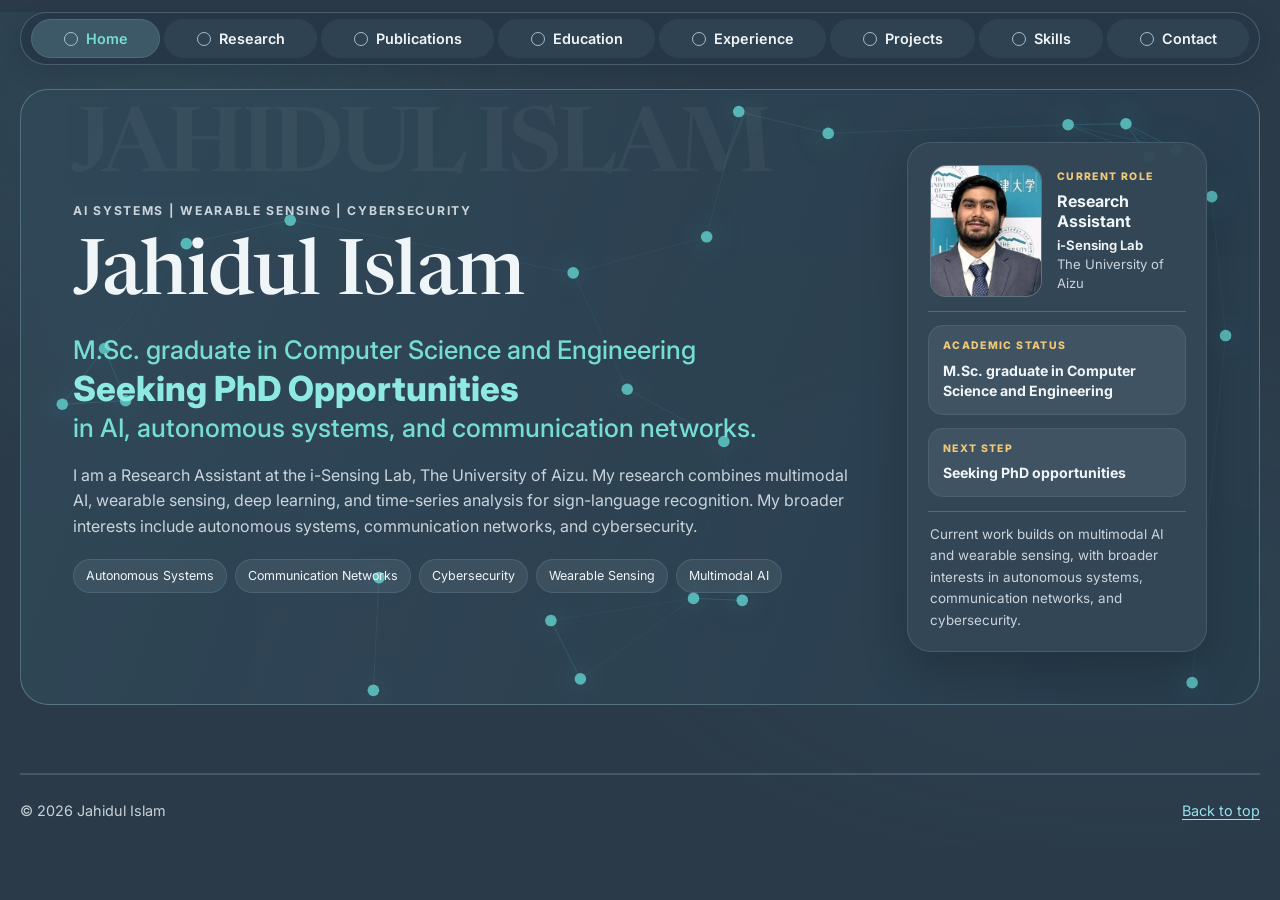
==== index.html @ 73baea7c "Separate ELITE assistant roles in experience" ====
<!doctype html>
<html lang="en">
  <head>
    <meta charset="utf-8" />
    <meta name="viewport" content="width=device-width, initial-scale=1" />
    <meta
      name="description"
      content="Jahidul Islam - M.Sc. graduate, Research Assistant at the i-Sensing Lab, The University of Aizu, and researcher in multimodal AI, wearable sensing, and cybersecurity, seeking PhD opportunities."
    />
    <title>Jahidul Islam | Personal Research Website</title>
    <link rel="preconnect" href="https://fonts.googleapis.com" />
    <link rel="preconnect" href="https://fonts.gstatic.com" crossorigin />
    <link
      rel="stylesheet"
      href="https://fonts.googleapis.com/css2?family=Inter:wght@400;500;600;700&family=Newsreader:opsz,wght@6..72,400;6..72,500;6..72,600&display=swap"
    />
    <link rel="stylesheet" href="styles.css?v=hysteresis-photos-1" />
  </head>
  <body>
    <div class="shell">
      <aside class="tabs" aria-label="Website sections">
        <a class="tab" href="#home" aria-current="page"><b>00</b><span>Home</span></a>
        <button class="tab" type="button" role="tab" id="tab-research" aria-controls="research" aria-selected="false">
          <b>01</b><span>Research</span>
        </button>
        <button class="tab" type="button" role="tab" id="tab-publications" aria-controls="publications" aria-selected="false">
          <b>02</b><span>Publications</span>
        </button>
        <button class="tab" type="button" role="tab" id="tab-education" aria-controls="education" aria-selected="false">
          <b>03</b><span>Education</span>
        </button>
        <button class="tab" type="button" role="tab" id="tab-experience" aria-controls="experience" aria-selected="false">
          <b>04</b><span>Experience</span>
        </button>
        <button class="tab" type="button" role="tab" id="tab-projects" aria-controls="projects" aria-selected="false">
          <b>05</b><span>Projects</span>
        </button>
        <button class="tab" type="button" role="tab" id="tab-skills" aria-controls="skills" aria-selected="false">
          <b>06</b><span>Skills</span>
        </button>
        <button class="tab" type="button" role="tab" id="tab-contact" aria-controls="contact" aria-selected="false">
          <b>07</b><span>Contact</span>
        </button>
      </aside>

      <section class="hero" id="home" aria-labelledby="hero-title">
        <canvas class="network-background" data-network-background aria-hidden="true"></canvas>
        <div class="hero-copy">
          <p class="kicker">AI Systems | Wearable Sensing | Cybersecurity</p>
          <h1 id="hero-title">Jahidul Islam</h1>
          <p class="role">
            M.Sc. graduate in Computer Science and Engineering <br /><strong class="phd-highlight">Seeking PhD Opportunities</strong><br /> in AI, autonomous systems, and communication networks.
          </p>
          <p class="summary">
            I am a Research Assistant at the i-Sensing Lab, The University of Aizu. My research combines multimodal AI, wearable sensing, deep learning, and time-series analysis for sign-language recognition. My broader interests include autonomous systems, communication networks, and cybersecurity.
          </p>

          <div class="research-tags" aria-label="Research focus areas">
            <span class="research-tag">Autonomous Systems</span>
            <span class="research-tag">Communication Networks</span>
            <span class="research-tag">Cybersecurity</span>
            <span class="research-tag">Wearable Sensing</span>
            <span class="research-tag">Multimodal AI</span>
          </div>

        </div>

        <aside class="profile-snapshot" aria-label="Profile snapshot">
          <div class="profile-snapshot-top">
            <figure class="snapshot-photo">
              <img src="assets/profile-photo.jpg" alt="Portrait of Jahidul Islam" />
            </figure>
            <div>
              <span class="snapshot-label">Current role</span>
              <strong>Research Assistant</strong>
              <p><a href="https://isensing.u-aizu.ac.jp/" target="_blank" rel="noreferrer">i-Sensing Lab</a><br />The University of Aizu</p>
            </div>
          </div>

          <div class="snapshot-fact">
            <span>Academic status</span>
            <strong>M.Sc. graduate in Computer Science and Engineering</strong>
          </div>
          <div class="snapshot-fact">
            <span>Next step</span>
            <strong>Seeking PhD opportunities</strong>
          </div>

          <p class="snapshot-note">
            Current work builds on multimodal AI and wearable sensing, with broader interests in autonomous systems, communication networks, and cybersecurity.
          </p>
        </aside>
      </section>

      <div class="content-layout">

        <main>
          <section class="panel" id="research" role="tabpanel" aria-labelledby="tab-research">
            <div class="section-head">
              <h2>Research</h2>
              <p class="section-note">Research experience and interests in multimodal AI, wearable sensing, cybersecurity, and networked systems.</p>
            </div>

            <div class="entry-list">
              <article class="entry">
                <h3>Wearable-Sensing Research</h3>
                <div class="entry-body">
                  <p class="meta">The University of Aizu | i-Sensing Lab</p>
                  <p>
                    My research experience includes multimodal wearable sensing for gesture and motion recognition, combining tactile pressure sensors, IMU signals, and motion-capture data with deep learning and time-series analysis.
                  </p>
                </div>
              </article>
              <article class="entry">
                <h3>Research Direction</h3>
                <div class="entry-body">
                  <p class="meta">Research goals</p>
                  <p>
                    My research interests include multimodal sensor fusion, efficient AI for embedded systems, and AI for healthcare. I am particularly interested in autonomous systems and communication networks, alongside cybersecurity and secure networked systems.
                  </p>
                </div>
              </article>
              <article class="entry">
                <h3>Current Research Interests</h3>
                <div class="entry-body">
                  <p class="meta">Manuscripts in progress</p>
                  <p>
                    My recent research interests include safe and reliable tool-using LLM agents, distribution-shift monitoring, and robust cross-dataset network intrusion detection.
                  </p>
                </div>
              </article>
            </div>

            <div class="tile-grid">
              <article class="tile"><strong>Deep Learning</strong><span>Model training, evaluation, time-series classification, and sensor data interpretation.</span></article>
              <article class="tile"><strong>Wearable Sensors</strong><span>Tactile pressure sensors, IMU modules, ESP32-based acquisition, and calibration workflows.</span></article>
              <article class="tile"><strong>Networking</strong><span>Computer communications, network systems evaluation, and applied troubleshooting.</span></article>
              <article class="tile"><strong>Cybersecurity</strong><span>Security tools, penetration testing foundations, IoT security, and network defense interests.</span></article>
            </div>
          </section>

          <section class="panel" id="publications" role="tabpanel" aria-labelledby="tab-publications">
            <div class="section-head">
              <h2>Publications</h2>
              <p class="section-note">4 peer-reviewed publications: 2 IEEE conference papers and 2 journal articles (2025–2026).</p>
            </div>

            <div class="entry-list">
              <article class="entry">
                <h3>OptiTrack-Supervised Tactile–Inertial Glove Framework With an Anatomy-Guided Transformer for Camera-Free Bimanual Multi-Finger Joint-Angle Estimation</h3>
                <div class="entry-body">
                  <p class="meta">Zhang, Y., Yu, Z., Islam, J., &amp; Jing, L. | IEEE Transactions on Instrumentation and Measurement 2026</p>
                  <p>A camera-free approach for estimating bimanual finger joint angles from tactile and inertial glove signals, with OptiTrack supervision and an anatomy-guided transformer.</p>
                  <p><a href="https://doi.org/10.1109/TIM.2026.3744000" target="_blank" rel="noreferrer">doi.org/10.1109/TIM.2026.3744000</a></p>
                </div>
              </article>
              <article class="entry">
                <h3>Static ASL Gesture Recognition</h3>
                <div class="entry-body">
                  <p class="meta">Islam, J., &amp; Alif, M. D. A. | IEEE QPAIN 2025</p>
                  <p>An efficient deep learning model for static ASL gesture recognition in resource-constrained environments.</p>
                  <p><a href="https://doi.org/10.1109/QPAIN66474.2025.11172129" target="_blank" rel="noreferrer">doi.org/10.1109/QPAIN66474.2025.11172129</a></p>
                </div>
              </article>
              <article class="entry">
                <h3>Peach Sugar Content Prediction</h3>
                <div class="entry-body">
                  <p class="meta">Watanabe, A., Islam, J., &amp; Jing, L. | IEEE GCCE 2025</p>
                  <p>Enhanced nondestructive prediction of peach sugar content using hyperspectral imaging and convolutional neural networks.</p>
                  <p><a href="https://doi.org/10.1109/GCCE65946.2025.11275303" target="_blank" rel="noreferrer">doi.org/10.1109/GCCE65946.2025.11275303</a></p>
                </div>
              </article>
              <article class="entry">
                <h3>Chest Compression Skill Evaluation</h3>
                <div class="entry-body">
                  <p class="meta">Watanabe, R., Islam, J., Zhu, X., Kaneko, E., Iseki, K., &amp; Jing, L. | Applied Sciences 2025</p>
                  <p>Chest compression skill evaluation system using pose estimation and web-based application.</p>
                  <p><a href="https://doi.org/10.3390/app15158252" target="_blank" rel="noreferrer">doi.org/10.3390/app15158252</a></p>
                </div>
              </article>
            </div>
          </section>

          <section class="panel" id="education" role="tabpanel" aria-labelledby="tab-education">
            <div class="section-head">
              <h2>Education</h2>
              <p class="section-note">Academic background and qualifications.</p>
            </div>

            <div class="education-list">
              <article class="education-card">
                <span class="education-logo"><img src="assets/logos/u-aizu.svg" alt="The University of Aizu logo" /></span>
                <div class="education-content">
                  <div class="education-card-head">
                    <div>
                      <h3>M.Sc. in Computer Science and Engineering</h3>
                      <p class="education-institution">The University of Aizu</p>
                    </div>
                    <span class="education-date">Oct 2024 – Sep 2026</span>
                  </div>
                  <ul class="education-details">
                    <li><strong>CGPA: 3.91/4.00</strong></li>
                    <li>Completed the M.Sc. program and worked as a Research Assistant in Professor JING Lei's i-Sensing Lab.</li>
                    <li>Research areas included wearable sensing, multimodal AI, and human motion analysis.</li>
                  </ul>
                </div>
              </article>

              <article class="education-card">
                <span class="education-logo"><img src="assets/logos/u-aizu.svg" alt="The University of Aizu logo" /></span>
                <div class="education-content">
                  <div class="education-card-head">
                    <div>
                      <h3>Research Student</h3>
                      <p class="education-institution">The University of Aizu</p>
                    </div>
                    <span class="education-date">Apr 2024 – Sep 2024</span>
                  </div>
                  <ul class="education-details">
                    <li>Conducted research activities at the Faculty of Computer Science and Engineering and developed practical knowledge in advanced computer science methodologies.</li>
                  </ul>
                </div>
              </article>

              <article class="education-card">
                <span class="education-logo"><img src="assets/logos/aiub.svg" alt="AIUB logo" /></span>
                <div class="education-content">
                  <div class="education-card-head">
                    <div>
                      <h3>B.Sc. in Computer Science and Engineering</h3>
                      <p class="education-institution">American International University-Bangladesh</p>
                    </div>
                    <span class="education-date">May 2017 – Mar 2023</span>
                  </div>
                  <ul class="education-details">
                    <li><strong>CGPA: 3.33/4.00</strong></li>
                    <li>Undergraduate thesis: <em>Phishing Attack Detecting System</em>.</li>
                  </ul>
                </div>
              </article>


            </div>
          </section>

          <section class="panel" id="experience" role="tabpanel" aria-labelledby="tab-experience">
            <div class="section-head">
              <h2>Experience</h2>
              <p class="section-note">Research and teaching experience spanning AI, wearable sensing, cybersecurity, and networking.</p>
            </div>

            <div class="experience-list">
              <article class="experience-card">
                <span class="experience-logo"><img src="assets/logos/u-aizu.svg" alt="The University of Aizu logo" /></span>
                <div class="experience-content">
                  <div class="experience-card-head">
                    <div>
                      <h3>Research Assistant</h3>
                      <p class="experience-institution"><a href="https://isensing.u-aizu.ac.jp/" target="_blank" rel="noreferrer">i-Sensing Lab</a> · The University of Aizu</p>
                    </div>
                    <span class="experience-date">Oct 1, 2026 – Present</span>
                  </div>
                  <ul class="experience-details">
                    <li>Contributing to research on multimodal AI and wearable sensing for human motion and gesture understanding.</li>
                    <li>Working with tactile pressure sensors, IMUs, and motion-capture data.</li>
                  </ul>
                </div>
              </article>

              <article class="experience-card">
                <span class="experience-logo"><img src="assets/logos/elite-lab.png" alt="ELITE Research Lab logo" /></span>
                <div class="experience-content">
                  <div class="experience-card-head">
                    <div>
                      <h3>Senior Research Assistant</h3>
                      <p class="experience-institution"><a href="https://elitelab.ai/" target="_blank" rel="noreferrer">ELITE Research Lab LLC</a></p>
                    </div>
                    <span class="experience-date">Nov 12, 2026 – Apr 29, 2027</span>
                  </div>
                  <ul class="experience-details">
                    <li>Promoted from Research Assistant effective November 12, 2026.</li>
                    <li>Direct supervisor: Md Kishor Morol.</li>
                  </ul>
                </div>
              </article>

              <article class="experience-card">
                <span class="experience-logo"><img src="assets/logos/elite-lab.png" alt="ELITE Research Lab logo" /></span>
                <div class="experience-content">
                  <div class="experience-card-head">
                    <div>
                      <h3>Research Assistant</h3>
                      <p class="experience-institution"><a href="https://elitelab.ai/" target="_blank" rel="noreferrer">ELITE Research Lab LLC</a></p>
                    </div>
                    <span class="experience-date">Oct 29, 2026 – Nov 11, 2026</span>
                  </div>
                  <ul class="experience-details">
                    <li>Appointed following the Research Intern role for a six-month research engagement.</li>
                    <li>Direct supervisor: Md Kishor Morol.</li>
                  </ul>
                </div>
              </article>

              <article class="experience-card">
                <span class="experience-logo"><img src="assets/logos/elite-lab.png" alt="ELITE Research Lab logo" /></span>
                <div class="experience-content">
                  <div class="experience-card-head">
                    <div>
                      <h3>Research Intern</h3>
                      <p class="experience-institution"><a href="https://elitelab.ai/" target="_blank" rel="noreferrer">ELITE Research Lab LLC</a></p>
                    </div>
                    <span class="experience-date">Jan 2025 – Oct 2026</span>
                  </div>
                  <ul class="experience-details">
                    <li>Contributed to AI research activities with a focus on explainable and interpretable systems.</li>
                    <li>Prepared cybersecurity-focused research papers and supported publication workflows.</li>
                    <li>Contributed to research in AI, networking, and cybersecurity.</li>
                  </ul>
                </div>
              </article>

              <article class="experience-card">
                <span class="experience-logo"><img src="assets/logos/u-aizu.svg" alt="The University of Aizu logo" /></span>
                <div class="experience-content">
                  <div class="experience-card-head">
                    <div>
                      <h3>Teaching Assistant</h3>
                      <p class="experience-institution">The University of Aizu</p>
                    </div>
                    <span class="experience-date">Sep 2024 – Sep 2026</span>
                  </div>
                  <ul class="experience-details">
                    <li><strong>C Course:</strong> Assisted students with C programming lab work, coding exercises, and assignments.</li>
                    <li><strong>Introduction to Computer Networks:</strong> Assisted with network setup demonstrations and assignments.</li>
                    <li><strong>Operating Systems:</strong> Guided students through process management, memory handling, and practical tasks.</li>
                    <li><strong>Data Structures and Algorithms:</strong> Helped with coding exercises, basic algorithms, and problem-solving.</li>
                    <li><strong>Artificial Intelligence:</strong> Assisted with coding exercises, quizzes, report evaluation, and grading.</li>
                  </ul>
                </div>
              </article>

              <article class="experience-card">
                <span class="experience-logo"><img src="assets/logos/aiub.svg" alt="AIUB logo" /></span>
                <div class="experience-content">
                  <div class="experience-card-head">
                    <div>
                      <h3>Teaching Assistant Intern</h3>
                      <p class="experience-institution">American International University-Bangladesh</p>
                    </div>
                    <span class="experience-date">Jan 2022 – Apr 2022</span>
                  </div>
                  <ul class="experience-details">
                    <li>Assisted Object-Oriented Programming labs using Java.</li>
                    <li>Resolved software and database issues and reported lab equipment improvements.</li>
                  </ul>
                </div>
              </article>
            </div>
          </section>

          <section class="panel" id="projects" role="tabpanel" aria-labelledby="tab-projects">
            <div class="section-head">
              <h2>Projects</h2>
              <p class="section-note">Selected projects across research prototypes, cybersecurity, and software systems.</p>
            </div>

            <div class="project-grid">
              <article class="project-card featured">
                <div>
                  <span class="project-number">01</span>
                  <h3>Hysteresis Analysis of Piezoresistive Pressure Sensors</h3>
                  <p>Completed master's thesis project evaluating whether hysteresis-derived sensor features improve deep-learning performance for dynamic sign-language recognition.</p>
                  <div class="design-figures hysteresis-photos">
                    <figure>
                      <img src="assets/projects/hysteresis-test-setup.jpg" alt="IMADA force gauge testing the embroidered pressure sensor glove" loading="lazy" />
                      <figcaption>Pressure Sensor Load Testing</figcaption>
                    </figure>
                    <figure>
                      <img src="assets/projects/hysteresis-sensor-glove.jpg" alt="Embroidered pressure sensor glove with its data acquisition board" loading="lazy" />
                      <figcaption>Sensor Glove and Data Acquisition Board</figcaption>
                    </figure>
                  </div>
                </div>
                <ul class="tag-list">
                  <li>Deep Learning</li>
                  <li>Pressure Sensors</li>
                  <li>Time-Series</li>
                  <li>Sign Language</li>
                </ul>
              </article>
              <article class="project-card">
                <span class="project-number">02</span>
                <h3>Globeride Data Glove</h3>
                <p>Designed a data glove, tested it using IMADA, calibrated sensors, and prepared real-time raw sensor data collection workflows.</p>
                <div class="design-figures single">
                  <figure>
                    <img src="assets/designs/globeride-glove.svg?v=navy" alt="Globeride data glove embroidery design with sensor routing" loading="lazy" />
                    <figcaption>Data Glove Design</figcaption>
                  </figure>
                </div>
                <p class="design-note">Self-designed glove layout (PE-DESIGN) for the Globeride data glove.</p>
                <ul class="tag-list"><li>ESP32</li><li>IMU</li><li>Sensor Calibration</li><li>PE-DESIGN</li></ul>
              </article>
              <article class="project-card">
                <span class="project-number">03</span>
                <h3>Phishing Attack Detecting System</h3>
                <p>Undergraduate thesis prototype focused on phishing attack detection for safer browsing and future secure-system development.</p>
                <p><a href="Thesis_Phishing_Attack_Detecting_System.pdf" target="_blank" rel="noreferrer">Project Thesis (PDF) &#8599;</a></p>
                <ul class="tag-list"><li>Cybersecurity</li><li>Threat Detection</li><li>Secure Browsing</li></ul>
              </article>
              <article class="project-card">
                <span class="project-number">04</span>
                <h3>Management Systems</h3>
                <p>Built Superstore, Study Assist, Bookshop, and Restaurant Management projects using database, OOP, and reporting concepts.</p>
                <ul class="tag-list"><li>Java</li><li>C#</li><li>SQL</li></ul>
              </article>
              <article class="project-card">
                <span class="project-number">05</span>
                <h3>Wearable Sign Language Recognition</h3>
                <p>Data-glove system for dynamic sign language recognition using pressure sensors, IMU signals, and deep learning. Full implementation and source code available on GitHub.</p>
                <div class="design-figures">
                  <figure>
                    <img src="assets/designs/glove-left.svg?v=navy" alt="Left glove embroidery design with conductive-thread sensor traces" loading="lazy" />
                    <figcaption>Left Glove Design</figcaption>
                  </figure>
                  <figure>
                    <img src="assets/designs/glove-right.svg?v=navy" alt="Right glove embroidery design with conductive-thread sensor traces" loading="lazy" />
                    <figcaption>Right Glove Design</figcaption>
                  </figure>
                </div>
                <p class="design-note">Self-designed glove embroidery layouts (PE-DESIGN) showing conductive-thread sensor routing.</p>
                <p><a href="https://github.com/jahidaiub06/Wearable-Sign-Language-Recognition" target="_blank" rel="noreferrer">View project on GitHub &#8599;</a></p>
                <ul class="tag-list"><li>Deep Learning</li><li>Wearable</li><li>Sign Language</li><li>PE-DESIGN</li></ul>
              </article>
            </div>
          </section>

          <section class="panel skills-panel" id="skills" role="tabpanel" aria-labelledby="tab-skills">
            <div class="skills-heading">
              <p class="skills-eyebrow">Skills</p>
              <h2>Technical Stack and Research Capabilities</h2>
            </div>

            <div class="skill-grid">
              <article class="skill-card">
                <h3>AI and Machine Learning</h3>
                <ul class="skill-tags">
                  <li>Machine Learning</li><li>Deep Learning</li><li>Time-Series Analysis and Classification</li><li>CNNs, LSTMs, and Transformer Models</li><li>TensorFlow</li><li>PyTorch</li><li>Model Training and Evaluation</li>
                </ul>
              </article>
              <article class="skill-card">
                <h3>Wearable Sensing and Embedded Systems</h3>
                <ul class="skill-tags">
                  <li>Tactile and Pressure Sensors</li><li>Inertial Measurement Units (IMUs)</li><li>Flex Sensors</li><li>Sensor Data Acquisition</li><li>Embedded Sensing</li><li>ESP32</li><li>Sensor Readout Circuits</li>
                </ul>
              </article>
              <article class="skill-card">
                <h3>Motion Tracking and Computer Vision</h3>
                <ul class="skill-tags">
                  <li>Optical Motion Capture (OptiTrack Motive)</li><li>Pose Estimation</li><li>Image Recognition</li>
                </ul>
              </article>
              <article class="skill-card">
                <h3>Programming Languages and Web Technologies</h3>
                <ul class="skill-tags">
                  <li>Python</li><li>C++</li><li>Java</li><li>C#</li><li>JavaScript</li><li>HTML and CSS</li><li>PHP</li>
                </ul>
              </article>
              <article class="skill-card">
                <h3>Database Technologies</h3>
                <ul class="skill-tags">
                  <li>SQL</li><li>MySQL</li><li>Oracle Database</li>
                </ul>
              </article>
              <article class="skill-card">
                <h3>Cybersecurity and Networking</h3>
                <ul class="skill-tags">
                  <li>Network Troubleshooting</li><li>Firewall Configuration</li><li>Penetration Testing</li><li>Kali Linux</li><li>Wireshark</li>
                </ul>
              </article>
              <article class="skill-card">
                <h3>Prototyping and Fabrication</h3>
                <ul class="skill-tags">
                  <li>3D Printing</li><li>Bambu Studio (Slicing and Print Preparation)</li><li>Tactile Sensor Layout and Pattern Design (PE-DESIGN 11)</li><li>Conductive-Thread Sensor Fabrication (Brother Embroidery Machine)</li>
                </ul>
              </article>
            </div>
          </section>

          <section class="panel" id="contact" role="tabpanel" aria-labelledby="tab-contact">
            <div class="section-head">
              <h2>Contact</h2>
              <p class="section-note">Available for research collaboration and technical opportunities.</p>
            </div>

            <div class="contact-columns">
              <div class="contact-main">
                <ul class="contact-grid contact-list" aria-label="Contact links">
              <li><a href="mailto:zahid060347@gmail.com" class="contact-card">
                <span class="contact-icon"><img src="assets/icons/email.svg" alt="" /></span>
                <span class="contact-copy"><span class="contact-label">Primary Email</span><span class="contact-value">zahid060347@gmail.com</span></span>
              </a></li>
              
              <li><a href="project-portfolio/index.html?v=portfolio-final-1" class="contact-card">
                <span class="contact-icon"><svg aria-hidden="true" viewBox="0 0 24 24"><rect x="3" y="7" width="18" height="14" rx="2"/><path d="M8 7V5a2 2 0 0 1 2-2h4a2 2 0 0 1 2 2v2M3 12h18M10 12v2h4v-2"/></svg></span>
                <span class="contact-copy"><span class="contact-label">Portfolio</span><span class="contact-value">Project Portfolio</span></span>
              </a></li>
              <li><a href="https://www.linkedin.com/in/jahidul-islam-1a8349159" target="_blank" rel="noreferrer" class="contact-card">
                <span class="contact-icon"><img src="assets/icons/linkedin.svg" alt="" /></span>
                <span class="contact-copy"><span class="contact-label">LinkedIn</span><span class="contact-value">LinkedIn Profile</span></span>
              </a></li>
              <li><a href="https://github.com/jahidaiub06" target="_blank" rel="noreferrer" class="contact-card">
                <span class="contact-icon"><img src="assets/icons/github.svg" alt="" /></span>
                <span class="contact-copy"><span class="contact-label">GitHub</span><span class="contact-value">GitHub Profile</span></span>
              </a></li>
              <li><a href="https://scholar.google.com/citations?user=vLUhU8wAAAAJ&amp;hl=en&amp;authuser=2" target="_blank" rel="noreferrer" class="contact-card">
                <span class="contact-icon"><img src="assets/icons/google-scholar.svg" alt="" /></span>
                <span class="contact-copy"><span class="contact-label">Google Scholar</span><span class="contact-value">Google Scholar Profile</span></span>
              </a></li>
              <li><a href="https://www.researchgate.net/profile/Jahidul-Islam-104?ev=hdr_xprf" target="_blank" rel="noreferrer" class="contact-card">
                <span class="contact-icon"><img src="assets/icons/researchgate.svg" alt="" /></span>
                <span class="contact-copy"><span class="contact-label">ResearchGate</span><span class="contact-value">ResearchGate Profile</span></span>
              </a></li>
              <li><a href="https://orcid.org/0009-0007-8498-9547" target="_blank" rel="noreferrer" class="contact-card">
                <span class="contact-icon"><img src="assets/icons/orcid.svg" alt="" /></span>
                <span class="contact-copy"><span class="contact-label">ORCID</span><span class="contact-value">0009-0007-8498-9547</span></span>
              </a></li>
            </ul>
              </div>
              
            </div>
          </section>
        </main>
      </div>

      <footer class="site-footer">
        <p>&copy; <span data-year></span> Jahidul Islam</p>
        <a href="#home">Back to top</a>
      </footer>
    </div>

    <script src="script.js?v=connected-network-1"></script>
  </body>
</html>
---- styles.css ----
:root {
  --paper: #08121d;
  --ink: #e7f1fa;
  --muted: rgba(215, 230, 244, 0.70);
  --line: rgba(133, 165, 190, 0.18);
  --line-strong: #26394b;
  --soft: rgba(220, 240, 255, 0.04);
  --link: #74d7ed;
  --accent: #67ded8;
  --accent-soft: rgba(19, 43, 58, 0.82);
  --accent-line: rgba(103, 222, 216, 0.30);
  /* Legacy accent tokens unified to the formal navy palette */
  --cyan: #22436a;
  --blue: #22436a;
  --rose: #6b3a3f;
  --amber: #5c4a2e;
  --green: #22436a;
  --violet: #22436a;
  --max: 1240px;
}

* {
  box-sizing: border-box;
}

html {
  background: var(--paper);
  color: var(--ink);
  scroll-behavior: smooth;
}

body {
  margin: 0;
  background: var(--paper);
  color: var(--ink);
  font-family: "Inter", ui-sans-serif, system-ui, -apple-system, BlinkMacSystemFont, "Segoe UI", "Helvetica Neue", sans-serif;
  line-height: 1.6;
  -webkit-font-smoothing: antialiased;
  text-rendering: optimizeLegibility;
}

a {
  color: var(--link);
  text-decoration: underline;
  text-decoration-thickness: 1px;
  text-underline-offset: 0.2em;
}

a:hover {
  text-decoration-thickness: 2px;
}

button {
  font: inherit;
}

img {
  display: block;
  max-width: 100%;
}

h1,
h2,
h3,
p {
  margin: 0;
}

h1,
h2,
.identity-item strong,
.project-card h3,
.project-number {
  font-family: "Newsreader", Georgia, "Times New Roman", serif;
  font-weight: 500;
  letter-spacing: -0.01em;
}

.shell {
  width: min(var(--max), calc(100% - 40px));
  margin: 0 auto;
}

.topbar {
  position: sticky;
  top: 0;
  z-index: 20;
  display: flex;
  min-height: 58px;
  align-items: center;
  justify-content: space-between;
  gap: 18px;
  border-bottom: 1px solid var(--line-strong);
  background: rgba(255, 255, 255, 0.94);
  backdrop-filter: blur(16px);
}

.wordmark {
  color: var(--ink);
  font-size: 0.86rem;
  font-weight: 800;
  letter-spacing: 0.08em;
  text-decoration: none;
  text-transform: uppercase;
}

.hero {
  display: grid;
  grid-template-columns: minmax(0, 1fr) minmax(230px, 300px);
  gap: clamp(28px, 5vw, 58px);
  align-items: center;
  padding: clamp(28px, 5vw, 52px) 0;
  border-bottom: 1px solid var(--line-strong);
}

.hero-copy {
  display: grid;
  gap: 18px;
  min-width: 0;
}

.kicker {
  color: var(--muted);
  font-size: 0.76rem;
  font-weight: 700;
  letter-spacing: 0.14em;
  text-transform: uppercase;
}

h1 {
  max-width: 940px;
  color: var(--ink);
  font-size: clamp(2.6rem, 6vw, 4.8rem);
  line-height: 1;
}

.role {
  max-width: 900px;
  color: var(--accent);
  font-size: clamp(1.12rem, 2vw, 1.6rem);
  font-weight: 500;
  line-height: 1.3;
}

.summary {
  max-width: 820px;
  color: var(--muted);
  font-size: 1rem;
}

.contact-grid {
  display: grid;
  grid-template-columns: repeat(2, minmax(0, 1fr));
  gap: 10px;
  max-width: none;
  width: 100%;
  margin: 4px 0 28px;
  padding: 0;
  list-style: none;
}

.contact-grid li {
  margin: 0;
}

.contact-grid a {
  display: grid;
  grid-template-columns: 42px minmax(0, 94px) minmax(0, 1fr);
  gap: 10px;
  align-items: center;
  min-height: 50px;
  padding: 9px 10px;
  border: 1px solid var(--line);
  border-left: 3px solid var(--accent);
  color: var(--ink);
  background: #ffffff;
  text-decoration: none;
}

.contact-grid a:hover {
  border-color: var(--line-strong);
  border-left-color: var(--accent);
  background: var(--accent-soft);
}

.contact-icon {
  display: grid;
  width: 38px;
  height: 38px;
  place-items: center;
  border: 1px solid rgba(255, 255, 255, 0.72);
  border-radius: 50%;
  background: #f4fbff;
  box-shadow: 0 2px 8px rgba(0, 0, 0, 0.22);
}

.contact-icon img {
  width: 24px;
  height: 24px;
  object-fit: contain;
}

.contact-label {
  color: var(--muted);
  font-size: 0.66rem;
  font-weight: 700;
  text-transform: uppercase;
  letter-spacing: 0.03em;
  white-space: nowrap;
  overflow: hidden;
  text-overflow: ellipsis;
}

.contact-value {
  min-width: 0;
  font-size: 0.9rem;
  color: var(--link);
  overflow-wrap: anywhere;
}

.quick-actions {
  display: flex;
  flex-wrap: wrap;
  gap: 10px;
  margin-top: 4px;
}

.action-button {
  appearance: none;
  display: inline-flex;
  min-height: 44px;
  align-items: center;
  border: 1px solid var(--line-strong);
  border-radius: 0;
  padding: 10px 16px;
  background: var(--paper);
  color: var(--ink);
  cursor: pointer;
  font-weight: 700;
  text-align: left;
  text-decoration: none;
}

.action-button:first-child {
  background: var(--accent);
  color: #ffffff;
  border-color: var(--accent);
}

.action-button:hover,
.action-button:focus-visible {
  background: var(--soft);
  color: var(--ink);
  border-color: var(--line-strong);
}

.action-button:first-child:hover,
.action-button:first-child:focus-visible {
  background: #16304d;
  color: #ffffff;
  border-color: #16304d;
}

.action-button:focus-visible,
.tab:focus-visible {
  outline: 2px solid var(--link);
  outline-offset: 2px;
}

.identity-grid {
  display: grid;
  grid-template-columns: repeat(3, minmax(0, 1fr));
  gap: 1px;
  width: min(980px, 100%);
  margin-top: 10px;
  border: 1px solid var(--line-strong);
  background: var(--line-strong);
}

.identity-item {
  min-height: 122px;
  padding: 18px;
  background: #ffffff;
}

.identity-item strong {
  display: block;
  margin-bottom: 8px;
  color: var(--accent);
  font-size: clamp(1.5rem, 3vw, 2.3rem);
  line-height: 1;
}

.identity-item span {
  display: block;
  color: var(--muted);
  font-size: 0.86rem;
  line-height: 1.4;
}

.portrait-panel {
  display: grid;
  align-self: center;
  border: 1px solid var(--line-strong);
  background: var(--paper);
}

.portrait {
  aspect-ratio: 3 / 4;
  margin: 0;
  overflow: hidden;
}

.portrait img {
  width: 100%;
  height: 100%;
  object-fit: cover;
  object-position: 50% 48%;
}

.portrait-caption {
  display: grid;
  grid-template-columns: 1fr auto;
  gap: 16px;
  padding: 13px 15px;
  border-top: 1px solid var(--line-strong);
  color: var(--muted);
  font-size: 0.74rem;
  font-weight: 700;
  letter-spacing: 0.08em;
  text-transform: uppercase;
}

.content-layout {
  display: grid;
  grid-template-columns: 220px minmax(0, 1fr);
  gap: clamp(30px, 5vw, 64px);
  padding: 24px 0 50px;
}

.tabs {
  position: sticky;
  top: 76px;
  align-self: start;
  display: grid;
  gap: 6px;
}

.tab {
  appearance: none;
  text-decoration: none;
  position: relative;
  display: grid;
  grid-template-columns: 34px 1fr;
  gap: 8px;
  align-items: center;
  width: 100%;
  min-height: 46px;
  border: 1px solid var(--line);
  border-radius: 0;
  padding: 8px 12px;
  background: var(--paper);
  color: var(--ink);
  cursor: pointer;
  text-align: left;
  overflow: hidden;
  transition: background 180ms ease, border-color 180ms ease, transform 180ms ease, color 180ms ease;
}

.tab::before {
  content: "";
  position: absolute;
  left: 0;
  top: 0;
  bottom: 0;
  width: 3px;
  background: var(--accent);
  transform: scaleY(0);
  transform-origin: center;
  transition: transform 220ms ease;
}

.tab b {
  color: var(--muted);
  font-size: 0.72rem;
  font-weight: 700;
  transition: color 180ms ease;
}

.tab span {
  font-size: 0.9rem;
  font-weight: 600;
  transition: color 180ms ease;
}

.tab:hover {
  border-color: var(--line-strong);
  background: var(--accent-soft);
  transform: translateX(3px);
}

.tab:hover::before {
  transform: scaleY(0.55);
}

.tab[aria-selected="true"],
.tab[aria-current="page"] {
  border-color: var(--line-strong);
  background: var(--accent-soft);
}

.tab[aria-selected="true"]::before,
.tab[aria-current="page"]::before {
  transform: scaleY(1);
}

.tab[aria-selected="true"] b,
.tab[aria-selected="true"] span,
.tab[aria-current="page"] b,
.tab[aria-current="page"] span {
  color: var(--accent);
}

main {
  min-width: 0;
}

.panel {
  display: none;
  min-height: 380px;
}

.panel.active {
  display: block;
}

.section-head {
  display: grid;
  grid-template-columns: minmax(0, 1fr) minmax(220px, 330px);
  gap: 24px;
  align-items: end;
  margin-bottom: 22px;
  padding-bottom: 12px;
  border-bottom: 2px solid var(--line-strong);
}

h2 {
  color: var(--ink);
  font-size: clamp(2rem, 4.5vw, 3.4rem);
  line-height: 1;
}

.section-note {
  color: var(--muted);
  font-size: 0.94rem;
  text-align: right;
}

.entry-list {
  counter-reset: entry;
  border-top: 1px solid var(--line);
}

.entry {
  counter-increment: entry;
  display: grid;
  grid-template-columns: 72px minmax(190px, 0.32fr) minmax(0, 1fr);
  gap: 24px;
  padding: 26px 16px;
  margin: 0 -16px;
  border-bottom: 1px solid var(--line);
  transition: background 180ms ease;
}

.entry:hover {
  background: var(--soft);
}

.entry::before {
  color: var(--accent);
  content: counter(entry, decimal-leading-zero);
  font-family: "Newsreader", Georgia, "Times New Roman", serif;
  font-size: 1.35rem;
  line-height: 1.2;
}

.entry h3 {
  color: var(--ink);
  margin: 0;
  font-size: 1.05rem;
  font-weight: 700;
  line-height: 1.35;
}

.entry-body {
  min-width: 0;
}

.entry-body p + p,
.entry-body p + ul {
  margin-top: 8px;
}

.meta {
  color: var(--accent);
  font-size: 0.9rem;
  font-weight: 600;
}

ul {
  margin: 0;
  padding-left: 20px;
}

li + li {
  margin-top: 6px;
}

.tile-grid {
  display: grid;
  grid-template-columns: repeat(auto-fit, minmax(230px, 1fr));
  gap: 14px;
  margin-top: 18px;
}

.tile,
.project-card {
  border: 1px solid var(--line);
  background: var(--paper);
}

.tile {
  min-height: 132px;
  padding: 18px;
  background: #ffffff;
  border-top: 3px solid var(--accent);
  transition: transform 200ms ease, box-shadow 200ms ease, border-color 180ms ease;
}

.tile:hover {
  transform: translateY(-3px);
  box-shadow: 0 12px 26px -14px rgba(22, 33, 46, 0.2);
  border-color: var(--line-strong);
  border-top-color: var(--accent);
}

.tile strong {
  display: block;
  margin-bottom: 9px;
  color: var(--accent);
  font-size: 1rem;
}

.tile span,
.project-card p,
.skill-list dd {
  color: var(--muted);
}

.logo-entry h3 {
  display: grid;
  grid-template-columns: 48px minmax(0, 1fr);
  gap: 12px;
  align-items: center;
}

.logo-box {
  display: grid;
  width: 48px;
  height: 48px;
  place-items: center;
  border: 1px solid var(--line);
  background: #ffffff;
  padding: 5px;
}

.logo-box img {
  width: 100%;
  height: 100%;
  object-fit: contain;
}

.project-grid {
  display: grid;
  grid-template-columns: repeat(2, minmax(0, 1fr));
  gap: 14px;
}

.project-card {
  display: grid;
  gap: 18px;
  min-height: 286px;
  padding: 22px;
  background: #ffffff;
  border-top: 3px solid var(--accent);
  transition: border-color 180ms ease, transform 200ms ease, box-shadow 200ms ease;
}

.project-card:hover {
  border-color: var(--line);
  border-top-color: var(--accent);
  transform: translateY(-3px);
  box-shadow: 0 12px 26px -14px rgba(22, 33, 46, 0.24);
}

.project-card.featured {
  grid-column: span 2;
  grid-template-columns: minmax(0, 1fr) minmax(230px, 0.34fr);
  align-items: end;
  min-height: 340px;
  border: 1px solid var(--line-strong);
  border-top: 3px solid var(--accent);
  background: var(--accent-soft);
}

.project-number {
  color: var(--accent);
  font-size: 1.15rem;
}

.project-card h3 {
  color: var(--ink);
  max-width: 780px;
  margin: 16px 0 12px;
  font-size: clamp(1.5rem, 3vw, 2.8rem);
  line-height: 1.02;
}

.project-card:not(.featured) h3 {
  font-size: clamp(1.3rem, 2vw, 1.9rem);
  line-height: 1.08;
}

.design-figures {
  display: grid;
  grid-template-columns: 1fr 1fr;
  gap: 12px;
}

.design-figures.single {
  grid-template-columns: minmax(0, 240px);
}

.design-figures figure {
  margin: 0;
  border: 1px solid var(--line);
  background: #ffffff;
  padding: 10px 10px 8px;
}

.design-figures img {
  display: block;
  width: 100%;
  height: auto;
}

.design-figures figcaption {
  margin-top: 8px;
  color: var(--muted);
  font-size: 0.72rem;
  font-weight: 700;
  letter-spacing: 0.04em;
  text-transform: uppercase;
  text-align: center;
}

.design-note {
  color: var(--muted);
  font-size: 0.85rem;
}

.tag-list {
  display: flex;
  flex-wrap: wrap;
  gap: 8px;
  align-self: end;
  margin: 0;
  padding: 0;
  list-style: none;
}

.tag-list li {
  margin: 0;
  border: 1px solid var(--accent-line);
  padding: 5px 9px;
  color: var(--accent);
  background: var(--accent-soft);
  font-size: 0.78rem;
}

.skill-list {
  display: grid;
  grid-template-columns: minmax(170px, 0.28fr) minmax(0, 1fr);
  margin: 0;
  border-top: 1px solid var(--line);
}

.skill-list dt,
.skill-list dd {
  margin: 0;
  padding: 18px 0;
  border-bottom: 1px solid var(--line);
}

.skill-list dt {
  color: var(--ink);
  font-weight: 700;
}

.site-footer {
  display: flex;
  align-items: center;
  justify-content: space-between;
  gap: 18px;
  padding: 24px 0;
  border-top: 2px solid var(--line-strong);
  color: var(--muted);
  font-size: 0.9rem;
}

@media (max-width: 1040px) {
  .hero {
    grid-template-columns: 1fr;
  }

  .portrait-panel {
    width: min(320px, 100%);
  }

  .content-layout {
    grid-template-columns: 1fr;
    gap: 24px;
  }

  .tabs {
    position: sticky;
    top: 58px;
    z-index: 10;
    display: flex;
    gap: 8px;
    overflow-x: auto;
    padding: 12px 0;
    border-bottom: 1px solid var(--line-strong);
    background: var(--paper);
  }

  .tab {
    min-width: 160px;
  }
}

@media (max-width: 760px) {
  .shell {
    width: min(100% - 24px, var(--max));
  }

  .topbar {
    align-items: flex-start;
    flex-direction: column;
    justify-content: center;
    padding: 10px 0;
  }

  h1 {
    font-size: clamp(2.4rem, 12vw, 4rem);
  }

  .contact-grid,
  .identity-grid,
  .project-grid,
  .project-card.featured,
  .section-head {
    grid-template-columns: 1fr;
  }

  .contact-grid a {
    grid-template-columns: 42px minmax(0, 94px) minmax(0, 1fr);
  }

  .section-note {
    max-width: none;
    text-align: left;
  }

  .entry {
    grid-template-columns: 42px minmax(0, 1fr);
    gap: 14px;
  }

  .entry h3,
  .entry-body {
    grid-column: 2;
  }

  .logo-entry h3 {
    grid-template-columns: 42px minmax(0, 1fr);
  }

  .logo-box {
    width: 42px;
    height: 42px;
  }

  .skill-list {
    grid-template-columns: 1fr;
  }

  .skill-list dt {
    padding-bottom: 4px;
    border-bottom: 0;
  }

  .skill-list dd {
    padding-top: 0;
  }

  .site-footer {
    align-items: flex-start;
    flex-direction: column;
  }
}

@media (prefers-reduced-motion: reduce) {
  *,
  *::before,
  *::after {
    scroll-behavior: auto !important;
    transition: none !important;
  }
}


/* Dark research theme */
body {
  background:
    radial-gradient(ellipse at 12% 12%, rgba(21, 75, 91, 0.22), transparent 35%),
    radial-gradient(ellipse at 88% 70%, rgba(20, 69, 75, 0.16), transparent 34%),
    #07101a;
}
.topbar {
  top: 12px;
  min-height: 54px;
  margin-top: 12px;
  padding: 0 18px;
  border: 1px solid rgba(137, 175, 199, 0.20);
  border-radius: 999px;
  background: rgba(8, 18, 29, 0.88);
  box-shadow: 0 12px 36px rgba(0, 0, 0, 0.22);
}
.wordmark { color: var(--ink); }
.hero {
  position: relative;
  isolation: isolate;
  overflow: hidden;
  margin-top: 24px;
  border: 1px solid rgba(111, 174, 197, 0.28);
  border-radius: 28px;
  padding: clamp(28px, 5vw, 52px);
  background:
    linear-gradient(110deg, rgba(9, 22, 35, 0.93), rgba(7, 15, 25, 0.86)),
    radial-gradient(circle at 20% 30%, rgba(27, 105, 119, 0.24), transparent 40%);
}
.hero::before {
  content: "";
  position: absolute;
  inset: 0;
  z-index: -1;
  pointer-events: none;
  opacity: 0.7;
  background-image: url("data:image/svg+xml,%3Csvg xmlns='http://www.w3.org/2000/svg' viewBox='0 0 900 560'%3E%3Cg fill='none' stroke='%2365ddeb' stroke-opacity='.25' stroke-width='1'%3E%3Cpath d='M80 150L210 240L340 180L470 310L620 190L800 270M210 240L170 430L340 180L370 430L470 310L620 400L800 270M340 180L370 70L620 190L660 80M470 310L590 500L620 400L800 270'/%3E%3C/g%3E%3Cg fill='%2371e5df'%3E%3Ccircle cx='80' cy='150' r='4'/%3E%3Ccircle cx='210' cy='240' r='4'/%3E%3Ccircle cx='340' cy='180' r='4'/%3E%3Ccircle cx='470' cy='310' r='4'/%3E%3Ccircle cx='620' cy='190' r='4'/%3E%3Ccircle cx='800' cy='270' r='4'/%3E%3Ccircle cx='170' cy='430' r='3'/%3E%3Ccircle cx='370' cy='430' r='3'/%3E%3Ccircle cx='590' cy='500' r='3'/%3E%3Ccircle cx='660' cy='80' r='3'/%3E%3C/g%3E%3C/svg%3E");
  background-size: cover;
  background-position: center;
  mask-image: linear-gradient(90deg, black, transparent 94%);
}
.portrait-panel,
.contact-grid a,
.identity-item,
.tile,
.logo-box,
.project-card,
.design-figures figure {
  background-color: rgba(12, 25, 38, 0.88);
  color: var(--ink);
}
.portrait-panel,
.identity-grid,
.contact-grid a,
.logo-box,
.project-card,
.design-figures figure,
.entry,
.tab {
  border-color: rgba(133, 165, 190, 0.20);
}
.portrait-panel,
.identity-grid { border-radius: 20px; overflow: hidden; }
.portrait { border-radius: 19px 19px 0 0; }
.contact-grid a,
.tab,
.action-button,
.tile,
.project-card,
.logo-box,
.design-figures figure { border-radius: 14px; }
.identity-grid { background: rgba(133, 165, 190, 0.18); }
.entry:hover,
.contact-grid a:hover,
.tab:hover,
.tab[aria-selected="true"] {
  background-color: rgba(24, 47, 62, 0.88);
}
.action-button { color: var(--ink); }
.action-button:first-child { color: #07101a; }
.action-button:first-child:hover,
.action-button:first-child:focus-visible { color: #07101a; }
.tabs {
  padding: 10px;
  border: 1px solid rgba(133, 165, 190, 0.16);
  border-radius: 18px;
  background: rgba(8, 18, 29, 0.72);
}
.tab { background: rgba(13, 27, 40, 0.84); color: var(--ink); }
.tab b { color: var(--muted); }
.project-card.featured { background: rgba(17, 38, 52, 0.90); }
.tag-list li { color: #8ee9e2; }
.site-footer { border-color: rgba(133, 165, 190, 0.28); }
@media (max-width: 1040px) {
  .hero { padding: 28px; }
}
@media (max-width: 760px) {
  .topbar { border-radius: 18px; }
  .hero { padding: 22px; border-radius: 20px; }
}


 .network-background {
  position: fixed;
  inset: 0;
  z-index: 0;
  width: 100%;
  height: 100%;
  pointer-events: none;
  opacity: 0.9;
}
.hero > .network-background {
  position: absolute;
  inset: 0;
  z-index: 0;
  opacity: 0.9;
}
.hero > *:not(.network-background) {
  position: relative;
  z-index: 1;
}
.shell,
.page {
  position: relative;
  z-index: 1;
}
.hero::before { display: none; }
@media (prefers-reduced-motion: reduce) {
  .network-background { opacity: 0.28; }
}


.role .phd-highlight {
  display: inline-block;
  margin: 0.08em 0;
  color: #8ee9e2;
  font-size: 1.35em;
  font-weight: 800;
  line-height: 1.15;
}


/* Compact horizontal section navigation */
.content-layout {
  display: flex;
  flex-direction: column;
  gap: 16px;
  padding-top: 18px;
}

.tabs {
  position: sticky;
  top: 12px;
  z-index: 10;
  display: flex;
  align-items: center;
  justify-content: space-between;
  gap: 4px;
  width: 100%;
  padding: 6px 10px;
  border: 1px solid rgba(133, 165, 190, 0.2);
  border-radius: 999px;
  background: rgba(10, 19, 28, 0.94);
  box-shadow: 0 8px 24px rgba(0, 0, 0, 0.22);
  overflow-x: auto;
  scrollbar-width: thin;
  margin-top: 12px;
}

.tab {
  display: inline-flex;
  flex: 1 0 auto;
  align-items: center;
  justify-content: center;
  gap: 8px;
  width: auto;
  min-width: 0;
  min-height: 38px;
  border: 1px solid transparent;
  border-radius: 999px;
  padding: 7px 12px;
  background: transparent;
  text-align: center;
  transform: none;
  overflow: visible;
  white-space: nowrap;
}

.tab b {
  display: none;
}

.tab::before {
  position: static;
  flex: 0 0 12px;
  width: 12px;
  height: 12px;
  border: 1px solid rgba(205, 224, 239, 0.75);
  border-radius: 50%;
  background: transparent;
  transform: none;
  transition: background 180ms ease, border-color 180ms ease, box-shadow 180ms ease;
}

.tab:hover,
.tab:hover::before {
  transform: none;
}

.tab:hover {
  border-color: rgba(133, 165, 190, 0.24);
  background: rgba(22, 43, 58, 0.82);
}

.tab[aria-selected="true"] {
  border-color: rgba(103, 222, 216, 0.22);
  background: rgba(39, 91, 102, 0.38);
}

.tab[aria-selected="true"]::before {
  border-color: var(--accent);
  background: var(--accent);
  box-shadow: 0 0 8px rgba(103, 222, 216, 0.38);
  transform: none;
}

.tab[aria-selected="true"] span {
  color: #a9f4ee;
}

@media (max-width: 760px) {
  .tabs {
    justify-content: flex-start;
    gap: 4px;
    padding: 6px;
  }

  .tab {
    flex: 0 0 auto;
    min-width: max-content;
    padding: 7px 11px;
    font-size: 0.82rem;
  }
}


/* Reference-inspired profile card and research chips */
.research-tags {
  display: flex;
  flex-wrap: wrap;
  gap: 8px;
  margin-top: 2px;
}
.research-tag {
  display: inline-flex;
  align-items: center;
  min-height: 34px;
  padding: 6px 12px;
  border: 1px solid rgba(133, 165, 190, 0.22);
  border-radius: 999px;
  background: rgba(18, 34, 47, 0.78);
  color: var(--ink);
  font-size: 0.78rem;
  line-height: 1.2;
}
.profile-snapshot {
  display: grid;
  align-content: start;
  gap: 13px;
  width: 100%;
  padding: 20px;
  border: 1px solid rgba(133, 165, 190, 0.22);
  border-radius: 24px;
  background: rgba(12, 25, 38, 0.90);
  box-shadow: 0 18px 48px rgba(0, 0, 0, 0.20);
}
.profile-snapshot-top {
  display: grid;
  grid-template-columns: 78px minmax(0, 1fr);
  gap: 15px;
  align-items: center;
  padding: 2px 2px 14px;
  border-bottom: 1px solid var(--line);
}
.snapshot-photo {
  width: 78px;
  height: 92px;
  margin: 0;
  overflow: hidden;
  border: 1px solid rgba(133, 165, 190, 0.24);
  border-radius: 16px;
  background: rgba(255, 255, 255, 0.04);
}
.snapshot-photo img {
  width: 100%;
  height: 100%;
  object-fit: cover;
  object-position: 50% 40%;
}
.snapshot-label,
.snapshot-fact > span {
  display: block;
  color: #f1c978;
  font-size: 0.65rem;
  font-weight: 800;
  letter-spacing: 0.13em;
  text-transform: uppercase;
}
.profile-snapshot-top strong {
  display: block;
  margin: 5px 0 4px;
  color: var(--ink);
  font-size: 1rem;
  line-height: 1.3;
}
.profile-snapshot-top p {
  color: var(--muted);
  font-size: 0.82rem;
  line-height: 1.45;
}
.profile-snapshot-top p a {
  color: var(--ink);
  font-weight: 650;
  text-decoration: none;
}
.snapshot-fact {
  padding: 12px 14px;
  border: 1px solid rgba(133, 165, 190, 0.16);
  border-radius: 15px;
  background: rgba(255, 255, 255, 0.025);
}
.snapshot-fact strong {
  display: block;
  margin-top: 6px;
  color: var(--ink);
  font-size: 0.88rem;
  line-height: 1.45;
}
.snapshot-note {
  margin-top: 1px;
  padding: 12px 2px 0;
  border-top: 1px solid var(--line);
  color: var(--muted);
  font-size: 0.84rem;
  line-height: 1.6;
}
@media (max-width: 1040px) {
  .profile-snapshot {
    width: min(100%, 520px);
    justify-self: center;
  }
}
@media (max-width: 760px) {
  .profile-snapshot {
    padding: 16px;
    border-radius: 20px;
  }
  .research-tags {
    gap: 7px;
  }
  .research-tag {
    min-height: 32px;
    padding: 6px 10px;
    font-size: 0.74rem;
  }
}


/* Keep project cards compact and stop tall design images from stretching rows. */
.project-grid {
  align-items: start;
  gap: 14px;
}
.project-card {
  align-self: start;
  align-content: start;
  gap: 10px;
  min-height: 0;
  padding: 16px;
}
.project-card.featured {
  align-items: start;
  min-height: 0;
  padding: 18px;
}
.project-card h3 {
  margin: 10px 0 8px;
  font-size: clamp(1.4rem, 2.4vw, 2.3rem);
}
.project-card:not(.featured) h3 {
  margin: 8px 0;
  font-size: clamp(1.2rem, 1.65vw, 1.6rem);
  line-height: 1.14;
}
.design-figures {
  gap: 10px;
}
.design-figures.single {
  grid-template-columns: minmax(0, 190px);
}
.design-figures figure {
  padding: 8px;
}
.design-figures img {
  width: 100%;
  height: 140px;
  object-fit: contain;
}
@media (max-width: 760px) {
  .project-card,
  .project-card.featured {
    padding: 16px;
  }
  .project-card:not(.featured) h3 {
    font-size: 1.3rem;
  }
  .design-figures img {
    height: 120px;
  }
}

/* Reduce project design previews so image cards stay compact. */
.design-figures.single {
  grid-template-columns: minmax(0, 148px);
}
.design-figures img {
  height: 96px;
}
.design-figures figure {
  padding: 6px;
}
@media (max-width: 760px) {
  .design-figures img {
    height: 82px;
  }
}

/* Keep image-based projects compact on wider screens. */
.project-card:has(.design-figures) {
  grid-template-columns: minmax(0, 1fr) 148px;
}
.project-card:has(.design-figures) > .project-number,
.project-card:has(.design-figures) > h3,
.project-card:has(.design-figures) > p:not(.design-note) {
  grid-column: 1;
}
.project-card:has(.design-figures) > .design-figures {
  grid-column: 2;
  grid-row: 1 / span 3;
  align-self: center;
}
.project-card:has(.design-figures) > .design-note,
.project-card:has(.design-figures) > .tag-list {
  grid-column: 1 / -1;
}
@media (max-width: 760px) {
  .project-card:has(.design-figures) {
    grid-template-columns: minmax(0, 1fr);
  }
  .project-card:has(.design-figures) > .design-figures {
    grid-column: 1;
    grid-row: auto;
  }
}


.design-figures figure img {
  cursor: zoom-in;
}
.design-figures figure img:focus-visible {
  outline: 3px solid var(--accent);
  outline-offset: 3px;
}
.image-lightbox {
  position: relative;
  width: fit-content;
  max-width: calc(100vw - 32px);
  max-height: calc(100vh - 32px);
  margin: auto;
  padding: 42px 16px 14px;
  border: 1px solid var(--line-strong);
  border-radius: 16px;
  background: #0c1924;
  color: var(--ink);
  box-shadow: 0 24px 90px rgba(0, 0, 0, 0.55);
}
.image-lightbox::backdrop {
  background: rgba(2, 8, 14, 0.84);
  backdrop-filter: blur(5px);
}
.image-lightbox > img {
  display: block;
  width: auto;
  height: auto;
  max-width: min(86vw, 1100px);
  max-height: 76vh;
  margin: 0 auto;
  object-fit: contain;
  background: #fff;
  border-radius: 8px;
}
.image-lightbox-caption {
  margin: 10px 4px 0;
  color: var(--muted);
  font-size: 0.9rem;
  text-align: center;
}
.image-lightbox-close {
  position: absolute;
  top: 8px;
  right: 10px;
  display: grid;
  width: 30px;
  height: 30px;
  place-items: center;
  border: 1px solid var(--line);
  border-radius: 50%;
  background: #132534;
  color: var(--ink);
  cursor: pointer;
  font-size: 1.25rem;
  line-height: 1;
}


/* Compact single-column contact cards inspired by the reference profile. */
.contact-list {
  display: grid;
  grid-template-columns: minmax(0, 1fr);
  gap: 8px;
  width: min(100%, 500px);
  margin: 4px 0 18px;
}
.contact-list a.contact-card {
  display: grid;
  grid-template-columns: 20px minmax(0, 1fr);
  gap: 10px;
  align-items: start;
  min-height: 58px;
  padding: 10px 12px;
  border: 1px solid rgba(255, 255, 255, 0.1);
  border-radius: 14px;
  border-left: 1px solid rgba(255, 255, 255, 0.1);
  background: rgba(255,  255, 255, 0.035);
  text-decoration: none;
  transition: border-color 160ms ease, background 160ms ease, transform 160ms ease;
}
.contact-list a.contact-card:hover,
.contact-list a.contact-card:focus-visible {
  border-color: var(--accent);
  border-left-color: var(--accent);
  background: rgba(255, 255, 255, 0.07);
  transform: translateY(-1px);
}
.contact-list .contact-icon {
  display: grid;
  width: 18px;
  height: 18px;
  place-items: center;
  margin-top: 1px;
  border: 0;
  border-radius: 0;
  background: transparent;
  box-shadow: none;
}
.contact-list .contact-icon img,
.contact-list .contact-icon svg {
  width: 16px;
  height: 16px;
  object-fit: contain;
}
.contact-list .contact-icon svg {
  fill: none;
  stroke: var(--link);
  stroke-width: 2;
  stroke-linecap: round;
  stroke-linejoin: round;
}
.contact-copy {
  display: grid;
  gap: 3px;
  min-width: 0;
}
.contact-list .contact-label {
  color: var(--ink);
  font-size: 0.78rem;
  font-weight: 700;
  letter-spacing: 0;
  text-transform: none;
  white-space: normal;
}
.contact-list .contact-value {
  color: var(--muted);
  font-size: 0.74rem;
  line-height: 1.35;
  overflow-wrap: anywhere;
}
.contact-profiles {
  width: min(100%, 500px);
  padding-top: 14px;
  border-top: 1px solid var(--line);
}
.contact-profiles h3 {
  margin: 0 0 10px;
  color: var(--ink);
  font-size: 0.82rem;
}
.profile-icon-row {
  display: flex;
  flex-wrap: wrap;
  gap: 8px;
}
.profile-icon-row a {
  display: grid;
  width: 38px;
  height: 38px;
  place-items: center;
  border: 1px solid rgba(255, 255, 255, 0.1);
  border-radius: 50%;
  background: rgba(255, 255, 255, 0.035);
  transition: border-color 160ms ease, background 160ms ease, transform 160ms ease;
}
.profile-icon-row a:hover,
.profile-icon-row a:focus-visible {
  border-color: var(--accent);
  background: rgba(255, 255, 255, 0.08);
  transform: translateY(-1px);
}
.profile-icon-row img {
  width: 16px;
  height: 16px;
  object-fit: contain;
}
@media (max-width: 760px) {
  .contact-list,
  .contact-profiles {
    width: 100%;
  }
}


.contact-list .contact-icon img,
.profile-icon-row img {
  width: 17px;
  height: 17px;
  filter: brightness(0) saturate(100%) invert(73%) sepia(44%) saturate(720%) hue-rotate(139deg) brightness(101%) contrast(96%);
}


/* Preserve brand colors for social and scholarly profile marks. */
.contact-list .contact-icon img[src*="linkedin.svg"],
.contact-list .contact-icon img[src*="google-scholar.svg"],
.contact-list .contact-icon img[src*="researchgate.svg"],
.contact-list .contact-icon img[src*="orcid.svg"],
.profile-icon-row img[src*="linkedin.svg"],
.profile-icon-row img[src*="google-scholar.svg"],
.profile-icon-row img[src*="researchgate.svg"],
.profile-icon-row img[src*="orcid.svg"] {
  filter: none;
}


.contact-columns {
  display: grid;
  grid-template-columns: minmax(300px, 500px) minmax(0, 1fr);
  align-items: start;
  gap: clamp(28px, 4vw, 56px);
}
.contact-main {
  width: 100%;
  min-width: 0;
}
.contact-main .contact-list,
.contact-main .contact-profiles {
  width: 100%;
}
.contact-references {
  display: grid;
  grid-template-columns: minmax(120px, 0.32fr) minmax(0, 1fr);
  align-items: start;
  gap: 24px;
  padding: 18px 20px;
  border-top: 1px solid var(--line);
  border-bottom: 1px solid var(--line);
}
.contact-references h3 {
  margin: 0;
  color: var(--ink);
  font-size: 1rem;
  line-height: 1.4;
}
.contact-reference-body {
  min-width: 0;
}
.contact-reference-body p {
  margin: 0 0 12px;
  color: var(--ink);
  line-height: 1.5;
  overflow-wrap: anywhere;
}
.contact-reference-body p:last-child {
  margin-bottom: 0;
}
.contact-reference-body a {
  color: var(--link);
}
@media (max-width: 980px) {
  .contact-columns {
    grid-template-columns: minmax(0, 1fr);
    gap: 28px;
  }
  .contact-main {
    max-width: 500px;
  }
  .contact-references {
    max-width: 760px;
  }
}
@media (max-width: 600px) {
  .contact-references {
    grid-template-columns: minmax(0, 1fr);
    gap: 12px;
    padding: 16px 4px;
  }
}


/* Education cards styled after the supplied academic-profile reference. */
.education-list {
  display: grid;
  gap: 14px;
}
.education-card {
  position: relative;
  display: grid;
  grid-template-columns: 48px minmax(0, 1fr);
  gap: 14px;
  padding: 17px 18px;
  border: 1px solid rgba(133, 165, 190, 0.20);
  border-radius: 20px;
  background: rgba(15, 27, 39, 0.90);
  box-shadow: 0 10px 28px rgba(0, 0, 0, 0.12);
}
.education-card::before {
  content: "";
  position: absolute;
  top: 16px;
  bottom: 16px;
  left: 0;
  width: 2px;
  border-radius: 2px;
  background: var(--accent);
}
.education-logo {
  display: grid;
  width: 46px;
  height: 46px;
  place-items: center;
  overflow: hidden;
  border: 1px solid rgba(133, 165, 190, 0.16);
  border-radius: 14px;
  background: rgba(255, 255, 255, 0.05);
  padding: 6px;
}
.education-logo img {
  width: 100%;
  height: 100%;
  object-fit: contain;
}
.education-content {
  min-width: 0;
}
.education-card-head {
  display: flex;
  align-items: flex-start;
  justify-content: space-between;
  gap: 16px;
}
.education-card h3 {
  margin: 1px 0 5px;
  color: var(--ink);
  font-size: 1rem;
  font-weight: 700;
  line-height: 1.35;
}
.education-institution {
  color: #b7cad9;
  font-size: 0.88rem;
}
.education-date {
  flex: 0 0 auto;
  display: inline-flex;
  align-items: center;
  min-height: 30px;
  padding: 5px 11px;
  border: 1px solid rgba(133, 165, 190, 0.18);
  border-radius: 999px;
  background: rgba(255, 255, 255, 0.035);
  color: var(--muted);
  font-size: 0.72rem;
  line-height: 1.3;
  white-space: nowrap;
}
.education-details {
  display: grid;
  gap: 5px;
  margin: 12px 0 0;
  padding-left: 18px;
  color: var(--muted);
  font-size: 0.82rem;
  line-height: 1.55;
}
.education-details li {
  margin: 0;
  padding-left: 1px;
}
.education-details li::marker {
  color: #8ee9e2;
}
.education-details strong {
  color: var(--ink);
}
@media (max-width: 600px) {
  .education-card {
    grid-template-columns: 40px minmax(0, 1fr);
    gap: 11px;
    padding: 15px 13px;
    border-radius: 17px;
  }
  .education-logo {
    width: 40px;
    height: 40px;
    border-radius: 12px;
    padding: 5px;
  }
  .education-card-head {
    flex-direction: column;
    gap: 8px;
  }
  .education-date {
    min-height: 27px;
    font-size: 0.68rem;
  }
  .education-details {
    margin-top: 9px;
    font-size: 0.78rem;
  }
}


/* Keep the University of Aizu mark legible against the dark education cards. */
.education-logo {
  background: #f4f8fa;
}


/* Experience cards use the same visual language as Education. */
.experience-list {
  display: grid;
  gap: 14px;
}
.experience-card {
  position: relative;
  display: grid;
  grid-template-columns: 48px minmax(0, 1fr);
  gap: 14px;
  padding: 17px 18px;
  border: 1px solid rgba(133, 165, 190, 0.20);
  border-radius: 20px;
  background: rgba(15, 27, 39, 0.90);
  box-shadow: 0 10px 28px rgba(0, 0, 0, 0.12);
}
.experience-card::before {
  content: "";
  position: absolute;
  top: 16px;
  bottom: 16px;
  left: 0;
  width: 2px;
  border-radius: 2px;
  background: var(--accent);
}
.experience-logo {
  display: grid;
  width: 46px;
  height: 46px;
  place-items: center;
  overflow: hidden;
  border: 1px solid rgba(133, 165, 190, 0.16);
  border-radius: 14px;
  background: #f4f8fa;
  padding: 6px;
}
.experience-logo img {
  width: 100%;
  height: 100%;
  object-fit: contain;
}
.experience-content {
  min-width: 0;
}
.experience-card-head {
  display: flex;
  align-items: flex-start;
  justify-content: space-between;
  gap: 16px;
}
.experience-card h3 {
  margin: 1px 0 5px;
  color: var(--ink);
  font-size: 1rem;
  font-weight: 700;
  line-height: 1.35;
}
.experience-institution {
  color: #b7cad9;
  font-size: 0.88rem;
}
.experience-institution a {
  color: inherit;
  text-decoration-color: rgba(183, 202, 217, 0.45);
}
.experience-date {
  flex: 0 0 auto;
  display: inline-flex;
  align-items: center;
  min-height: 30px;
  padding: 5px 11px;
  border: 1px solid rgba(133, 165, 190, 0.18);
  border-radius: 999px;
  background: rgba(255, 255, 255, 0.035);
  color: var(--muted);
  font-size: 0.72rem;
  line-height: 1.3;
  white-space: nowrap;
}
.experience-details {
  display: grid;
  gap: 5px;
  margin: 12px 0 0;
  padding-left: 18px;
  color: var(--muted);
  font-size: 0.82rem;
  line-height: 1.55;
}
.experience-details li {
  margin: 0;
  padding-left: 1px;
}
.experience-details li::marker {
  color: #8ee9e2;
}
.experience-details strong {
  color: var(--ink);
}
@media (max-width: 600px) {
  .experience-card {
    grid-template-columns: 40px minmax(0, 1fr);
    gap: 11px;
    padding: 15px 13px;
    border-radius: 17px;
  }
  .experience-logo {
    width: 40px;
    height: 40px;
    border-radius: 12px;
    padding: 5px;
  }
  .experience-card-head {
    flex-direction: column;
    gap: 8px;
  }
  .experience-date {
    min-height: 27px;
    font-size: 0.68rem;
  }
  .experience-details {
    margin-top: 9px;
    font-size: 0.78rem;
  }
}


/* Balanced slate palette: softer mid-tone surfaces with readable text. */
:root {
  --paper: #2a3a49;
  --ink: #f0f5f8;
  --muted: rgba(231, 239, 245, 0.84);
  --line: rgba(199, 218, 231, 0.24);
  --line-strong: #52697c;
  --soft: rgba(242, 248, 252, 0.055);
  --link: #95e2ef;
  --accent: #76ddd5;
  --accent-soft: rgba(56, 83, 98, 0.94);
  --accent-line: rgba(118, 221, 213, 0.40);
}

html,
body {
  background: #2a3a49;
}

body {
  background:
    radial-gradient(ellipse at 12% 12%, rgba(72, 132, 143, 0.16), transparent 35%),
    radial-gradient(ellipse at 88% 70%, rgba(73, 119, 128, 0.13), transparent 34%),
    #2a3a49;
}

.topbar {
  border-color: rgba(196, 216, 229, 0.24);
  background: rgba(39, 56, 71, 0.96);
  box-shadow: 0 10px 28px rgba(15, 27, 36, 0.16);
}

.hero {
  border-color: rgba(153, 207, 218, 0.34);
  background:
    linear-gradient(110deg, rgba(50, 72, 88, 0.96), rgba(41, 61, 77, 0.94)),
    radial-gradient(circle at 20% 30%, rgba(67, 145, 155, 0.18), transparent 40%);
}

.portrait-panel,
.contact-grid a,
.identity-item,
.tile,
.logo-box,
.project-card,
.design-figures figure,
.profile-snapshot,
.education-card,
.experience-card {
  background-color: rgba(51, 71, 87, 0.96);
  color: var(--ink);
}

.tabs {
  border-color: rgba(196, 216, 229, 0.23);
  background: rgba(39, 56, 71, 0.96);
  box-shadow: 0 8px 22px rgba(15, 27, 36, 0.15);
}

.tab {
  background: rgba(48, 67, 82, 0.94);
}

.tab[aria-selected="true"],
.tab[aria-current="page"],
.tab:hover {
  background: rgba(63, 91, 105, 0.96);
}

.project-card.featured {
  background: rgba(48, 72, 87, 0.98);
}

.research-tag,
.snapshot-fact,
.education-date,
.experience-date,
.contact-list a.contact-card,
.profile-icon-row a {
  background-color: rgba(239, 246, 250, 0.075);
}

.snapshot-photo,
.education-logo,
.experience-logo {
  border-color: rgba(199, 218, 231, 0.26);
}

.education-institution,
.experience-institution {
  color: #d3e0e9;
}

.education-details li::marker,
.experience-details li::marker {
  color: #91eee3;
}


/* Passport-style crop for the homepage portrait. */
.profile-snapshot-top {
  grid-template-columns: 112px minmax(0, 1fr);
}
.snapshot-photo {
  width: 112px;
  height: 132px;
}
.snapshot-photo img {
  transform: scale(3.5);
  transform-origin: 35% 42%;
}
@media (max-width: 760px) {
  .profile-snapshot-top {
    grid-template-columns: 100px minmax(0, 1fr);
  }
  .snapshot-photo {
    width: 100px;
    height: 118px;
  }
}


/* Reference-inspired identity watermark behind the homepage content. */
.hero::after {
  content: "JAHIDUL ISLAM";
  position: absolute;
  top: 20px;
  left: 4%;
  z-index: 0;
  pointer-events: none;
  color: var(--ink);
  opacity: 0.045;
  font-family: "Newsreader", Georgia, "Times New Roman", serif;
  font-size: clamp(3.5rem, 7vw, 6.8rem);
  font-weight: 600;
  letter-spacing: -0.045em;
  line-height: 0.9;
  white-space: nowrap;
}

@media (max-width: 760px) {
  .hero::after {
    top: 18px;
    left: 18px;
    font-size: clamp(2.4rem, 11vw, 4rem);
  }
}


/* Make the two wearable glove drawings readable in the Project 05 card. */
.project-card:has(img[src*="glove-left.svg"]) {
  grid-template-columns: minmax(0, 1fr) 230px;
}
.project-card:has(img[src*="glove-left.svg"]) > .design-figures {
  grid-column: 2;
  grid-row: 1 / span 3;
  gap: 8px;
}
.project-card:has(img[src*="glove-left.svg"]) .design-figures figure {
  display: grid;
  align-content: center;
  min-width: 0;
  padding: 6px 4px;
  border-color: rgba(24, 48, 65, 0.18);
  background: #f3f6f7;
}
.project-card:has(img[src*="glove-left.svg"]) .design-figures img {
  height: 150px;
  object-fit: contain;
}
.project-card:has(img[src*="glove-left.svg"]) .design-figures figcaption {
  color: #314658;
}

@media (max-width: 760px) {
  .project-card:has(img[src*="glove-left.svg"]) {
    grid-template-columns: minmax(0, 1fr);
  }
  .project-card:has(img[src*="glove-left.svg"]) > .design-figures {
    grid-column: 1;
    grid-row: auto;
  }
  .project-card:has(img[src*="glove-left.svg"]) .design-figures img {
    height: 130px;
  }
}


/* Skills section: categorized cards and compact capability tags. */
.skills-panel .skills-heading {
  max-width: 760px;
  margin-bottom: 24px;
}
.skills-eyebrow {
  margin: 0 0 7px;
  color: var(--accent);
  font-size: 0.68rem;
  font-weight: 800;
  letter-spacing: 0.14em;
  text-transform: uppercase;
}
.skills-heading h2 {
  margin: 0;
  color: var(--ink);
  font-size: clamp(1.75rem, 3vw, 2.55rem);
  line-height: 1.12;
  letter-spacing: -0.035em;
}
.skills-description {
  max-width: 690px;
  margin: 7px 0 0;
  color: var(--muted);
  font-size: 0.88rem;
  line-height: 1.6;
}
.skill-grid {
  display: grid;
  grid-template-columns: repeat(3, minmax(0, 1fr));
  gap: 12px;
}
.skill-card {
  min-width: 0;
  min-height: 154px;
  padding: 16px 15px;
  border: 1px solid rgba(199, 218, 231, 0.15);
  border-radius: 18px;
  background: rgba(239, 246, 250, 0.045);
  transition: border-color 160ms ease, background 160ms ease, transform 160ms ease;
}
.skill-card:hover {
  transform: translateY(-2px);
  border-color: rgba(118, 221, 213, 0.42);
  background: rgba(239, 246, 250, 0.065);
}
.skill-card h3 {
  margin: 0 0 11px;
  color: var(--ink);
  font-size: 0.9rem;
  font-weight: 700;
  line-height: 1.35;
}
.skill-tags {
  display: flex;
  flex-wrap: wrap;
  gap: 7px;
  margin: 0;
  padding: 0;
  list-style: none;
}
.skill-tags li {
  display: inline-flex;
  align-items: center;
  min-height: 29px;
  padding: 5px 10px;
  border: 1px solid rgba(199, 218, 231, 0.13);
  border-radius: 999px;
  background: rgba(239, 246, 250, 0.055);
  color: var(--muted);
  font-size: 0.7rem;
  line-height: 1.35;
}
@media (max-width: 900px) {
  .skill-grid {
    grid-template-columns: repeat(2, minmax(0, 1fr));
  }
}
@media (max-width: 600px) {
  .skills-panel .skills-heading {
    margin-bottom: 19px;
  }
  .skill-grid {
    grid-template-columns: minmax(0, 1fr);
    gap: 10px;
  }
  .skill-card {
    min-height: 0;
    padding: 15px 14px;
    border-radius: 16px;
  }
}


/* Strengthen the individual skill-card boxes to match the reference layout. */
.skills-heading h2 {
  font-family: Inter, -apple-system, BlinkMacSystemFont, "Segoe UI", sans-serif;
  font-weight: 700;
  letter-spacing: -0.04em;
}
.skill-card {
  min-height: 184px;
  padding: 18px 16px;
  border: 1px solid rgba(199, 218, 231, 0.25);
  border-radius: 18px;
  background: linear-gradient(145deg, rgba(23, 38, 52, 0.92), rgba(33, 49, 64, 0.88));
  box-shadow: 0 10px 24px rgba(9, 18, 27, 0.18), inset 0 1px 0 rgba(239, 246, 250, 0.035);
}
.skill-card:hover {
  border-color: rgba(118, 221, 213, 0.52);
  background: linear-gradient(145deg, rgba(25, 42, 57, 0.96), rgba(36, 54, 69, 0.92));
}
.skill-tags li {
  border-color: rgba(199, 218, 231, 0.19);
  background: rgba(239, 246, 250, 0.075);
}
@media (max-width: 600px) {
  .skill-card {
    min-height: 0;
    padding: 17px 15px;
  }
}


/* Give each skills category more room and keep every category independent. */
.skill-grid {
  gap: 15px;
}
.skill-card {
  min-height: 204px;
  padding: 20px 18px;
}
.skill-card h3 {
  margin-bottom: 13px;
  font-size: 0.95rem;
}
.skill-tags {
  gap: 8px;
}
.skill-tags li {
  min-height: 32px;
  padding: 6px 11px;
  font-size: 0.74rem;
}
.skill-card:last-child {
  grid-column: 2;
}
@media (max-width: 900px) {
  .skill-card:last-child {
    grid-column: 1 / -1;
    width: calc((100% - 15px) / 2);
    justify-self: center;
  }
}
@media (max-width: 600px) {
  .skill-card {
    min-height: 0;
    padding: 18px 16px;
  }
  .skill-card:last-child {
    grid-column: 1;
    width: 100%;
  }
}


/* Larger previews for the two pressure-sensor project photos. */
.hysteresis-photos {
  grid-template-columns: repeat(2, minmax(0, 1fr));
  max-width: 760px;
  margin-top: 16px;
}
.hysteresis-photos img {
  width: 100%;
  height: 300px;
  object-fit: contain;
  cursor: zoom-in;
}
@media (max-width: 640px) {
  .hysteresis-photos img { height: 230px; }
}
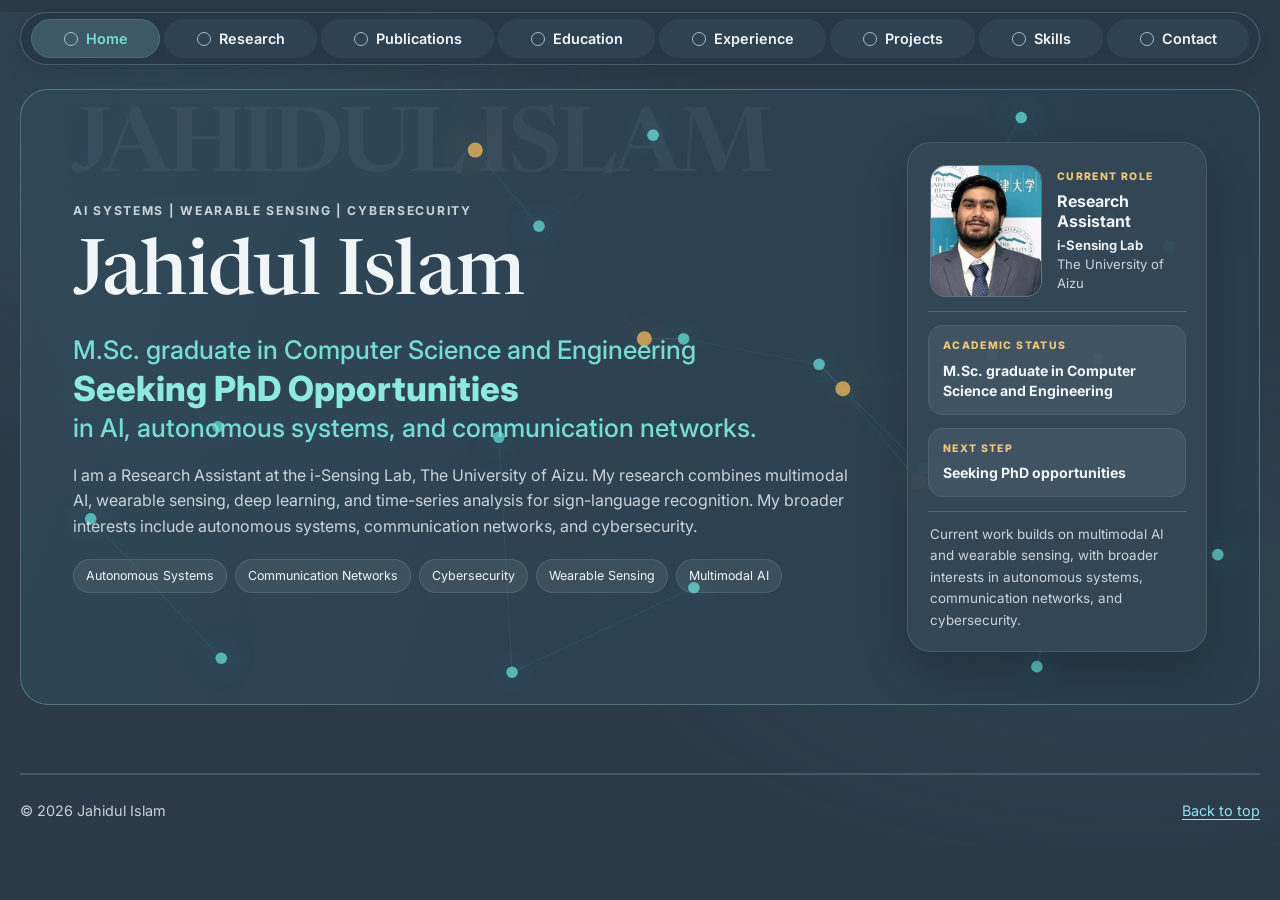
==== commit adf35b48: "Correct University of Aizu teaching assistant dates" ====
--- a/index.html
+++ b/index.html
@@ -327,7 +327,7 @@
                       <h3>Teaching Assistant</h3>
                       <p class="experience-institution">The University of Aizu</p>
                     </div>
-                    <span class="experience-date">Sep 2024 – Sep 2026</span>
+                    <span class="experience-date">Oct 1, 2024 – Sep 15, 2026</span>
                   </div>
                   <ul class="experience-details">
                     <li><strong>C Course:</strong> Assisted students with C programming lab work, coding exercises, and assignments.</li>
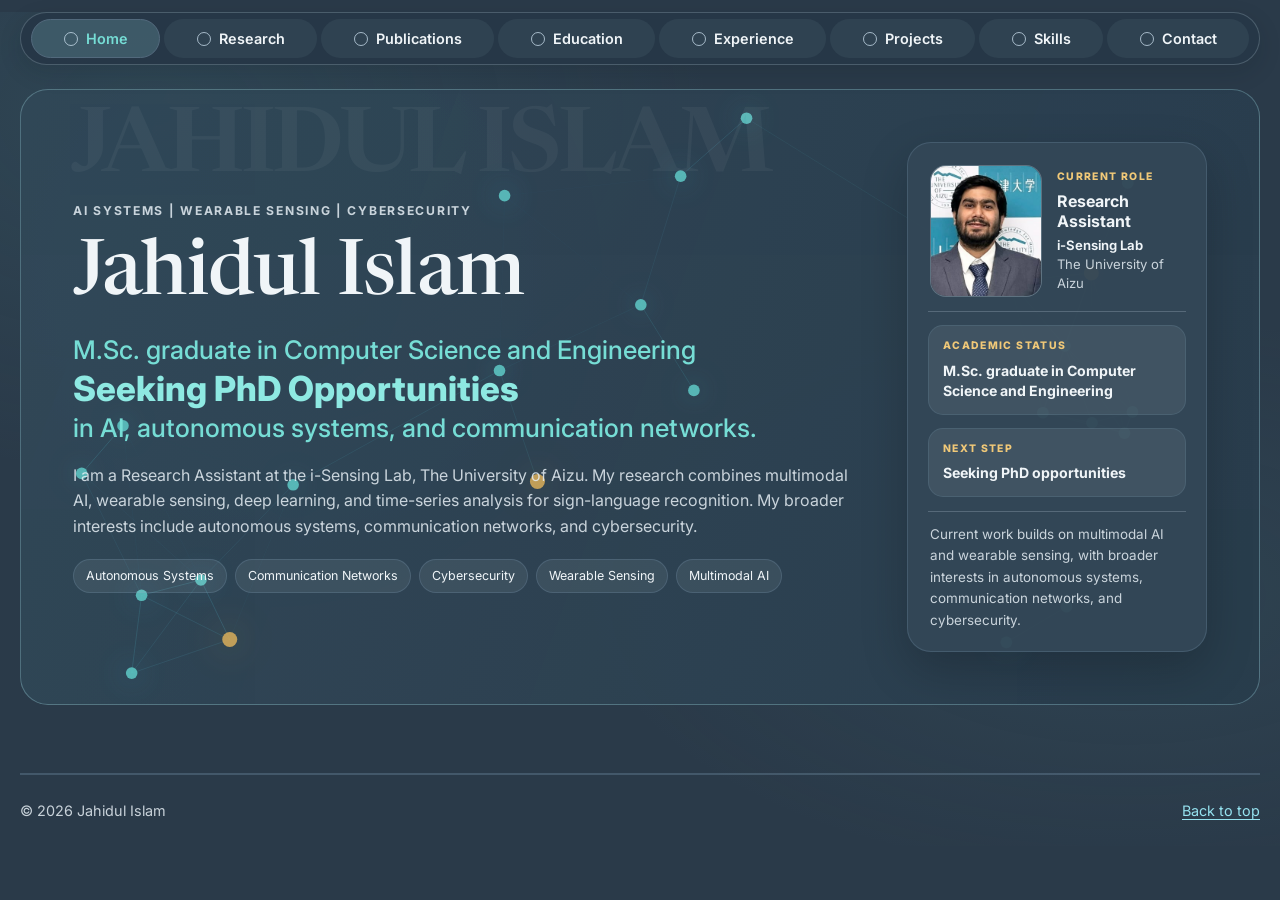
==== commit 59acdfae: "Show senior research assistant role as current" ====
--- a/index.html
+++ b/index.html
@@ -275,7 +275,7 @@
                       <h3>Senior Research Assistant</h3>
                       <p class="experience-institution"><a href="https://elitelab.ai/" target="_blank" rel="noreferrer">ELITE Research Lab LLC</a></p>
                     </div>
-                    <span class="experience-date">Nov 12, 2026 – Apr 29, 2027</span>
+                    <span class="experience-date">Nov 12, 2026 – Present</span>
                   </div>
                   <ul class="experience-details">
                     <li>Promoted from Research Assistant effective November 12, 2026.</li>
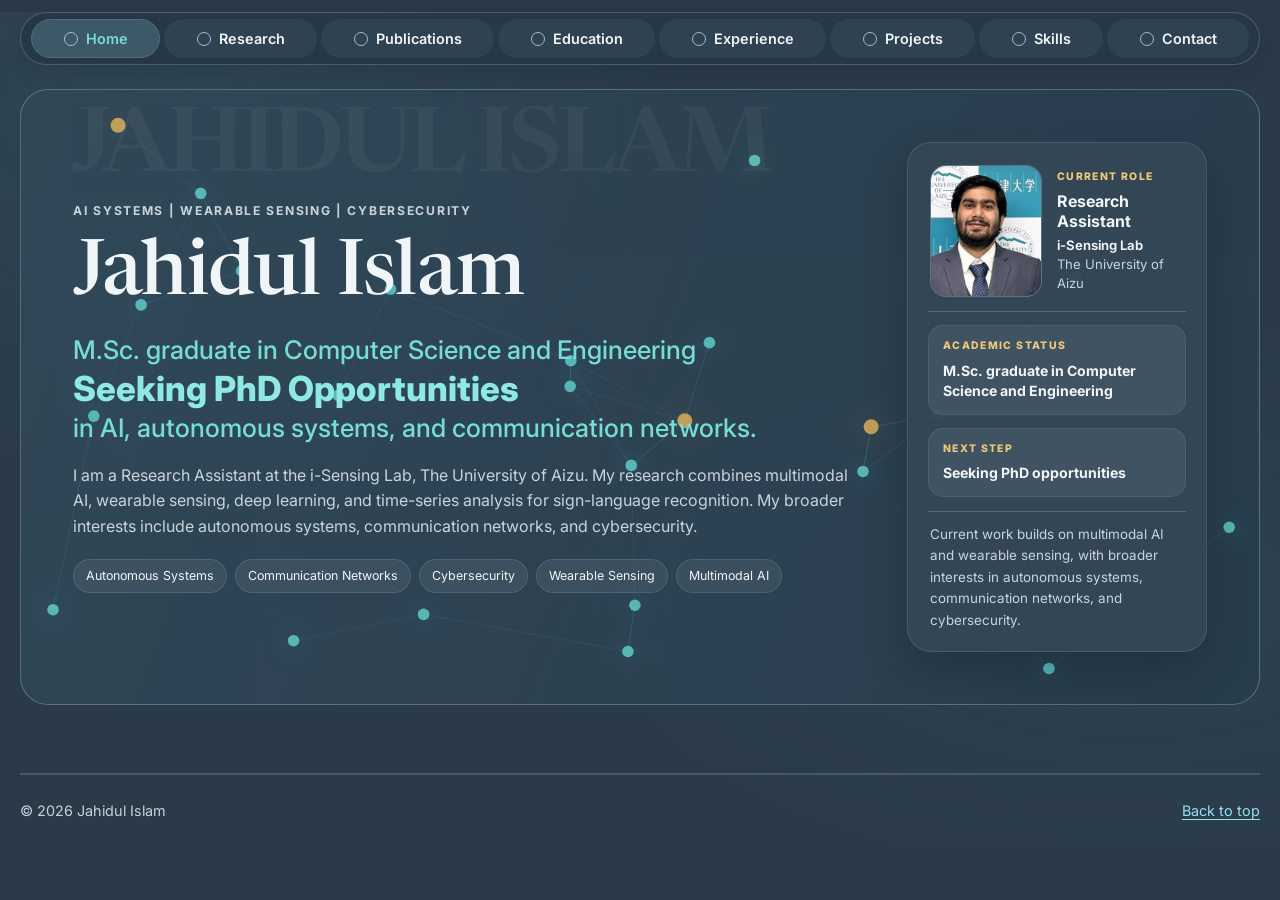
==== commit 98dbd8ab: "Specify AIUB teaching assistant internship dates" ====
--- a/index.html
+++ b/index.html
@@ -347,7 +347,7 @@
                       <h3>Teaching Assistant Intern</h3>
                       <p class="experience-institution">American International University-Bangladesh</p>
                     </div>
-                    <span class="experience-date">Jan 2022 – Apr 2022</span>
+                    <span class="experience-date">Jan 1, 2022 – Apr 30, 2022</span>
                   </div>
                   <ul class="experience-details">
                     <li>Assisted Object-Oriented Programming labs using Java.</li>
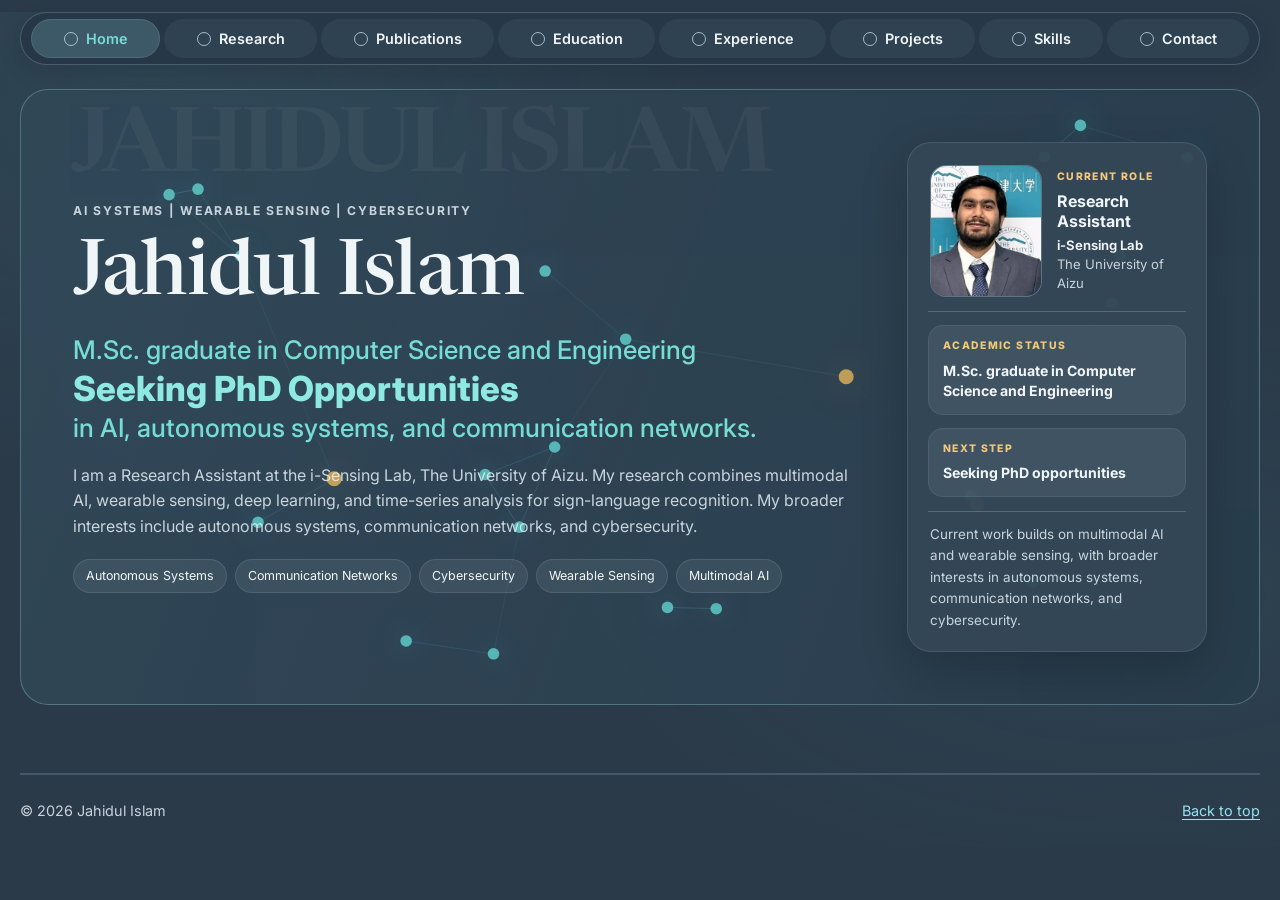
==== commit 576fe3e1: "Specify ELITE research intern dates" ====
--- a/index.html
+++ b/index.html
@@ -309,7 +309,7 @@
                       <h3>Research Intern</h3>
                       <p class="experience-institution"><a href="https://elitelab.ai/" target="_blank" rel="noreferrer">ELITE Research Lab LLC</a></p>
                     </div>
-                    <span class="experience-date">Jan 2025 – Oct 2026</span>
+                    <span class="experience-date">Jan 1, 2025 – Oct 28, 2026</span>
                   </div>
                   <ul class="experience-details">
                     <li>Contributed to AI research activities with a focus on explainable and interpretable systems.</li>
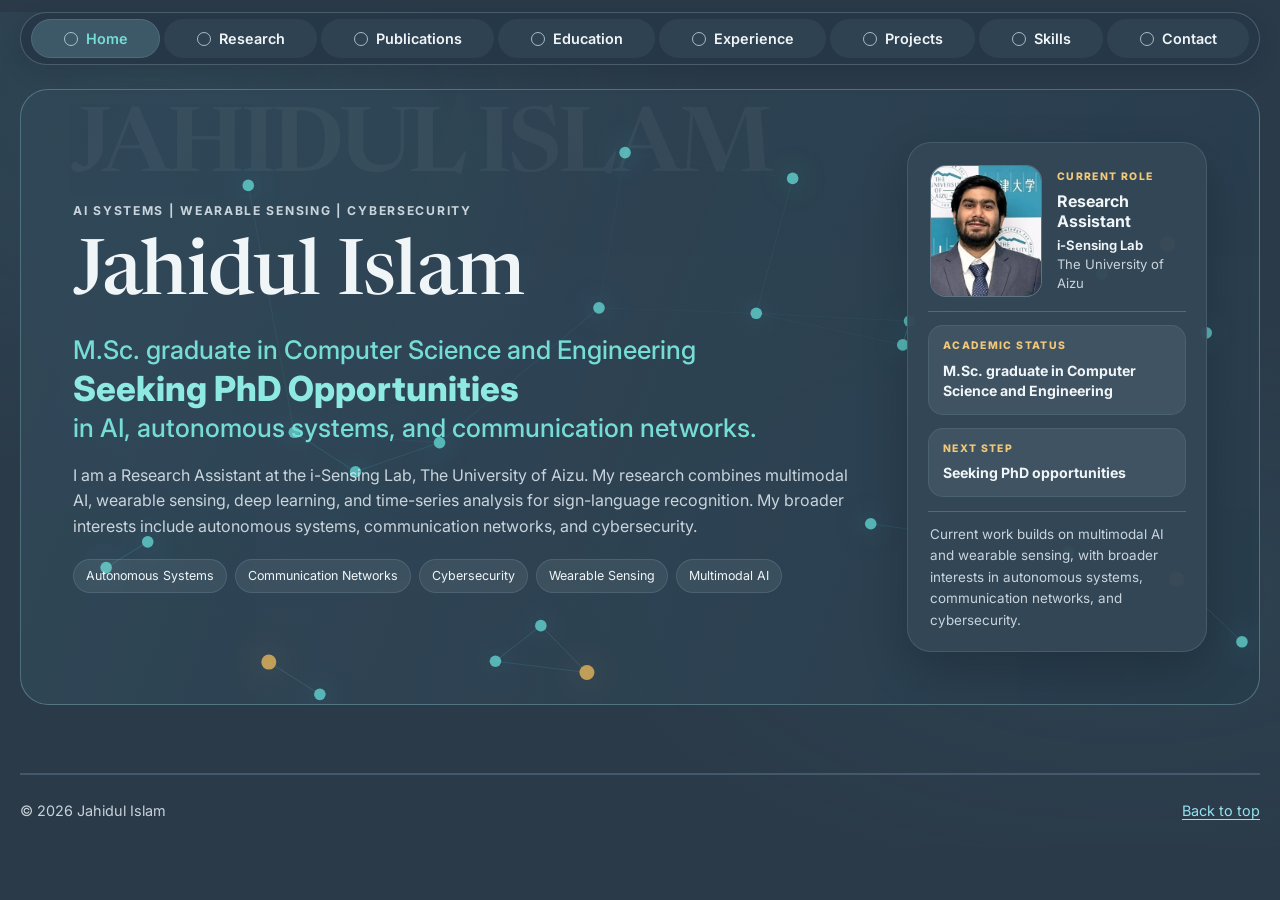
==== commit 0a055252: "Polish experience section wording" ====
--- a/index.html
+++ b/index.html
@@ -278,7 +278,7 @@
                     <span class="experience-date">Nov 12, 2026 – Present</span>
                   </div>
                   <ul class="experience-details">
-                    <li>Promoted from Research Assistant effective November 12, 2026.</li>
+                    <li>Promoted from Research Assistant to Senior Research Assistant, effective November 12, 2026.</li>
                     <li>Direct supervisor: Md Kishor Morol.</li>
                   </ul>
                 </div>
@@ -295,7 +295,7 @@
                     <span class="experience-date">Oct 29, 2026 – Nov 11, 2026</span>
                   </div>
                   <ul class="experience-details">
-                    <li>Appointed following the Research Intern role for a six-month research engagement.</li>
+                    <li>Joined ELITE Research Lab as a Research Assistant following the Research Intern role; the six-month engagement began October 29, 2026.</li>
                     <li>Direct supervisor: Md Kishor Morol.</li>
                   </ul>
                 </div>
@@ -312,9 +312,8 @@
                     <span class="experience-date">Jan 1, 2025 – Oct 28, 2026</span>
                   </div>
                   <ul class="experience-details">
-                    <li>Contributed to AI research activities with a focus on explainable and interpretable systems.</li>
+                    <li>Contributed to explainable and interpretable AI research, as well as networking and cybersecurity research.</li>
                     <li>Prepared cybersecurity-focused research papers and supported publication workflows.</li>
-                    <li>Contributed to research in AI, networking, and cybersecurity.</li>
                   </ul>
                 </div>
               </article>
@@ -351,7 +350,7 @@
                   </div>
                   <ul class="experience-details">
                     <li>Assisted Object-Oriented Programming labs using Java.</li>
-                    <li>Resolved software and database issues and reported lab equipment improvements.</li>
+                    <li>Resolved software and database issues and reported opportunities to improve lab equipment.</li>
                   </ul>
                 </div>
               </article>
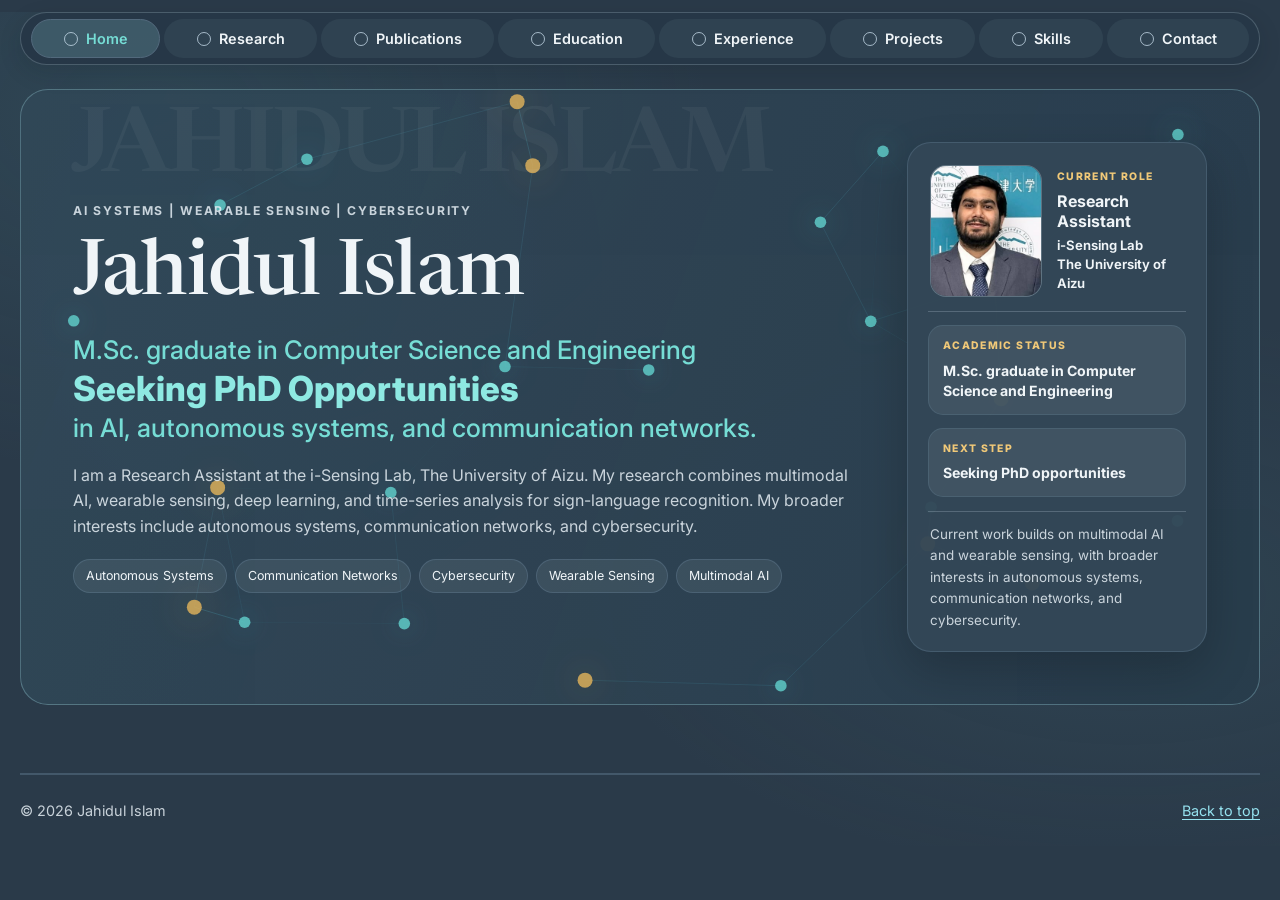
==== commit 3bfe9098: "Link university names to official websites" ====
--- a/index.html
+++ b/index.html
@@ -73,7 +73,7 @@
             <div>
               <span class="snapshot-label">Current role</span>
               <strong>Research Assistant</strong>
-              <p><a href="https://isensing.u-aizu.ac.jp/" target="_blank" rel="noreferrer">i-Sensing Lab</a><br />The University of Aizu</p>
+              <p><a href="https://isensing.u-aizu.ac.jp/" target="_blank" rel="noreferrer">i-Sensing Lab</a><br /><a href="https://u-aizu.ac.jp/" target="_blank" rel="noreferrer">The University of Aizu</a></p>
             </div>
           </div>
 
@@ -105,7 +105,7 @@
               <article class="entry">
                 <h3>Wearable-Sensing Research</h3>
                 <div class="entry-body">
-                  <p class="meta">The University of Aizu | i-Sensing Lab</p>
+                  <p class="meta"><a href="https://u-aizu.ac.jp/" target="_blank" rel="noreferrer">The University of Aizu</a> | <a href="https://isensing.u-aizu.ac.jp/" target="_blank" rel="noreferrer">i-Sensing Lab</a></p>
                   <p>
                     My research experience includes multimodal wearable sensing for gesture and motion recognition, combining tactile pressure sensors, IMU signals, and motion-capture data with deep learning and time-series analysis.
                   </p>
@@ -194,7 +194,7 @@
                   <div class="education-card-head">
                     <div>
                       <h3>M.Sc. in Computer Science and Engineering</h3>
-                      <p class="education-institution">The University of Aizu</p>
+                      <p class="education-institution"><a href="https://u-aizu.ac.jp/" target="_blank" rel="noreferrer">The University of Aizu</a></p>
                     </div>
                     <span class="education-date">Oct 2024 – Sep 2026</span>
                   </div>
@@ -212,7 +212,7 @@
                   <div class="education-card-head">
                     <div>
                       <h3>Research Student</h3>
-                      <p class="education-institution">The University of Aizu</p>
+                      <p class="education-institution"><a href="https://u-aizu.ac.jp/" target="_blank" rel="noreferrer">The University of Aizu</a></p>
                     </div>
                     <span class="education-date">Apr 2024 – Sep 2024</span>
                   </div>
@@ -228,7 +228,7 @@
                   <div class="education-card-head">
                     <div>
                       <h3>B.Sc. in Computer Science and Engineering</h3>
-                      <p class="education-institution">American International University-Bangladesh</p>
+                      <p class="education-institution"><a href="https://www.aiub.edu/" target="_blank" rel="noreferrer">American International University-Bangladesh</a></p>
                     </div>
                     <span class="education-date">May 2017 – Mar 2023</span>
                   </div>
@@ -256,7 +256,7 @@
                   <div class="experience-card-head">
                     <div>
                       <h3>Research Assistant</h3>
-                      <p class="experience-institution"><a href="https://isensing.u-aizu.ac.jp/" target="_blank" rel="noreferrer">i-Sensing Lab</a> · The University of Aizu</p>
+                      <p class="experience-institution"><a href="https://isensing.u-aizu.ac.jp/" target="_blank" rel="noreferrer">i-Sensing Lab</a> · <a href="https://u-aizu.ac.jp/" target="_blank" rel="noreferrer">The University of Aizu</a></p>
                     </div>
                     <span class="experience-date">Oct 1, 2026 – Present</span>
                   </div>
@@ -344,7 +344,7 @@
                   <div class="experience-card-head">
                     <div>
                       <h3>Teaching Assistant Intern</h3>
-                      <p class="experience-institution">American International University-Bangladesh</p>
+                      <p class="experience-institution"><a href="https://www.aiub.edu/" target="_blank" rel="noreferrer">American International University-Bangladesh</a></p>
                     </div>
                     <span class="experience-date">Jan 1, 2022 – Apr 30, 2022</span>
                   </div>
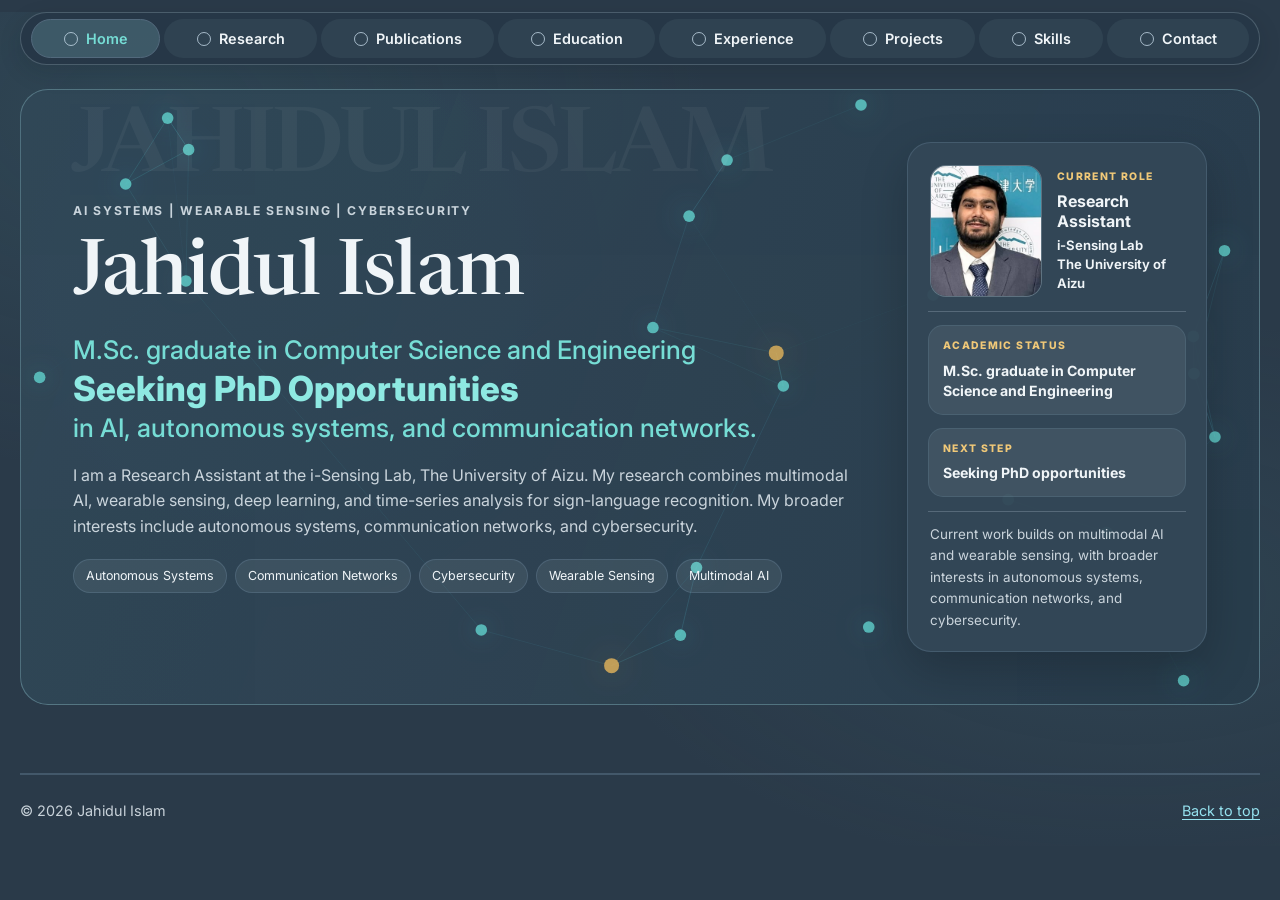
==== commit 06109a9e: "Link university names to official websites" ====
--- a/index.html
+++ b/index.html
@@ -324,7 +324,7 @@
                   <div class="experience-card-head">
                     <div>
                       <h3>Teaching Assistant</h3>
-                      <p class="experience-institution">The University of Aizu</p>
+                      <p class="experience-institution"><a href="https://u-aizu.ac.jp/" target="_blank" rel="noreferrer">The University of Aizu</a></p>
                     </div>
                     <span class="experience-date">Oct 1, 2024 – Sep 15, 2026</span>
                   </div>
